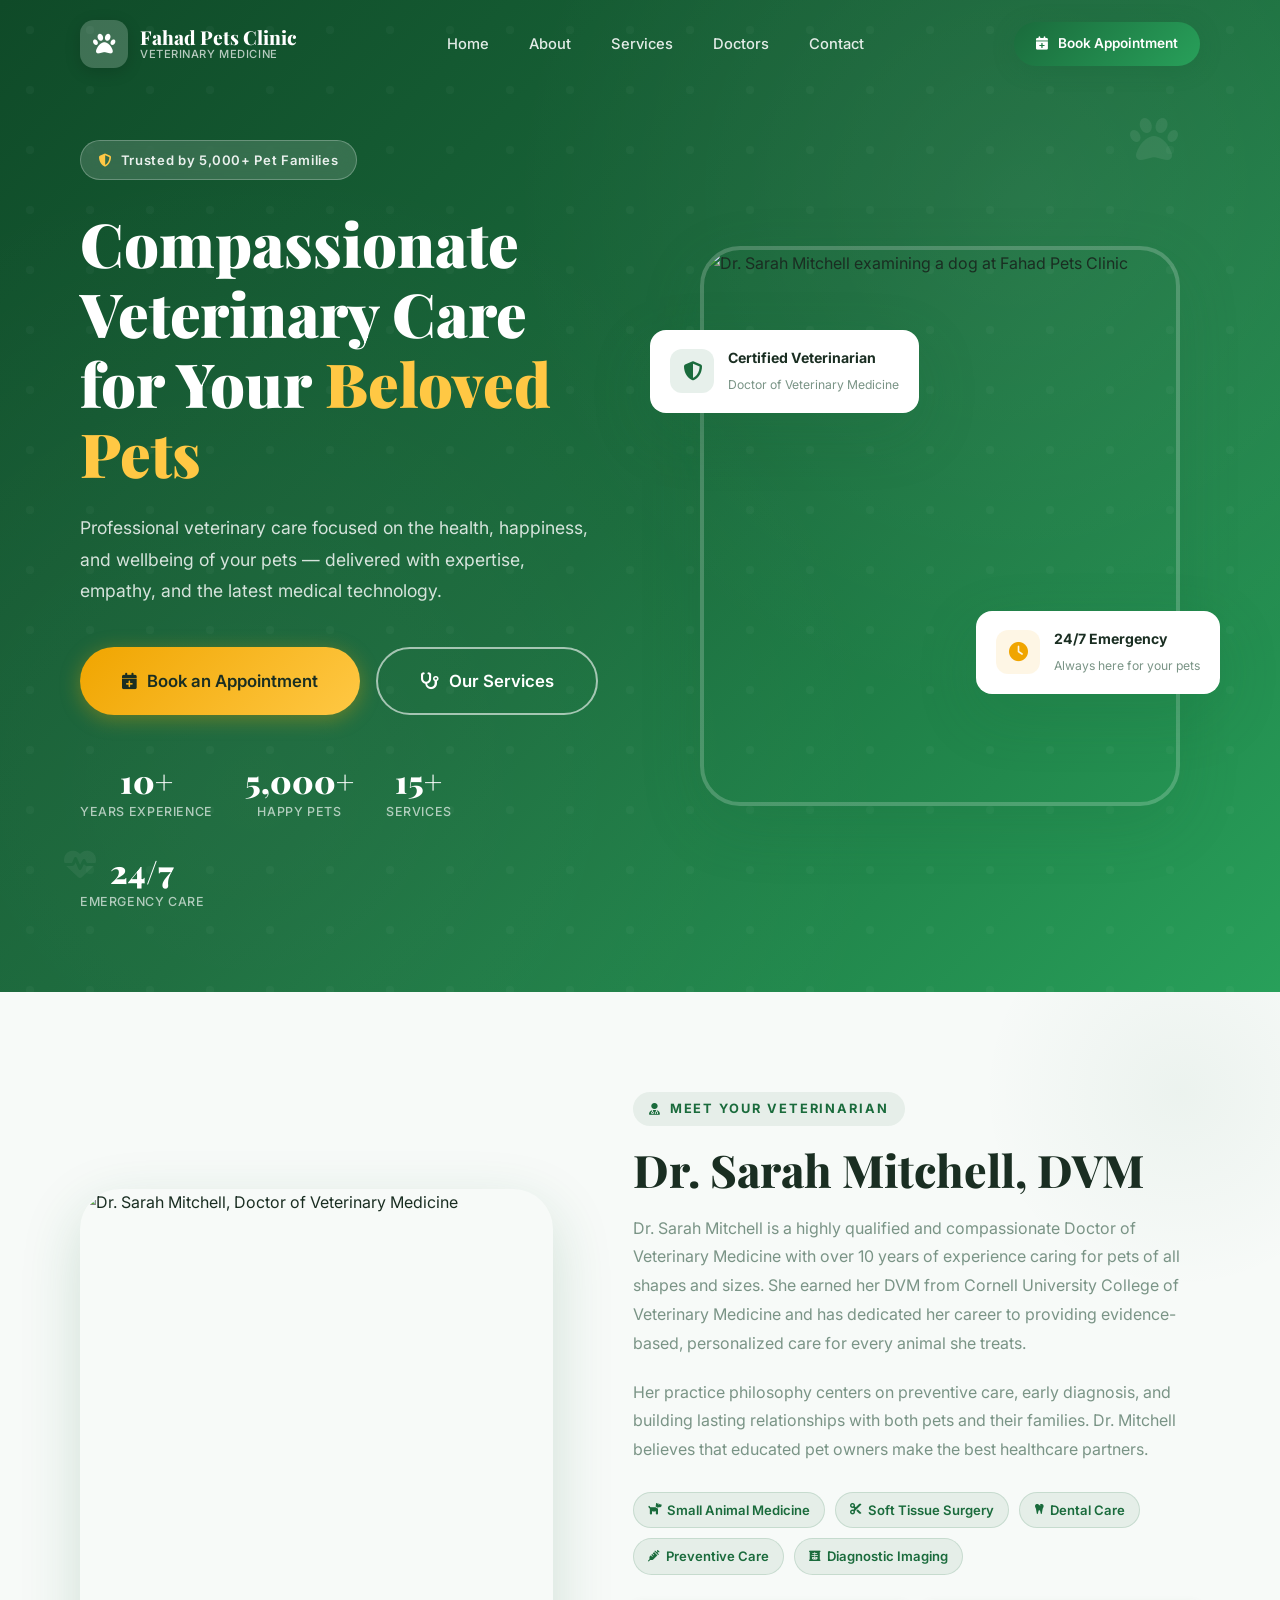
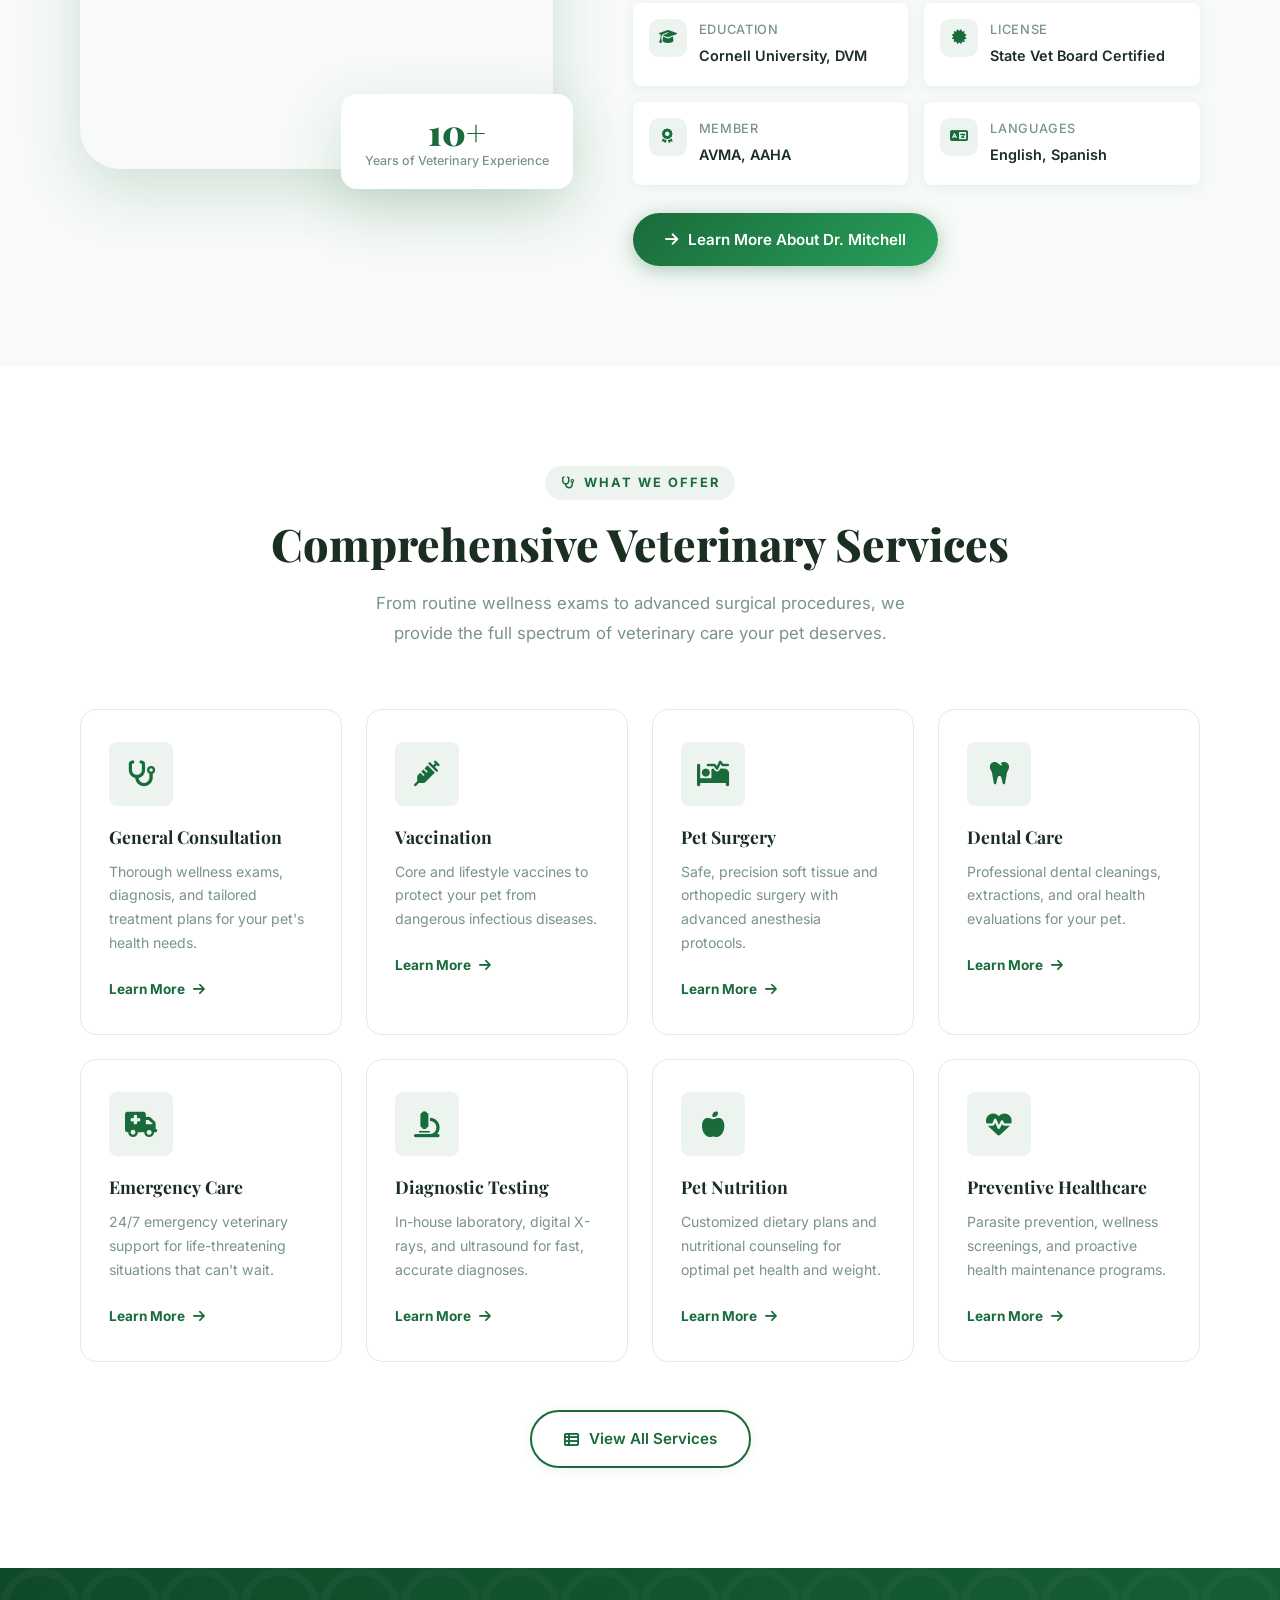
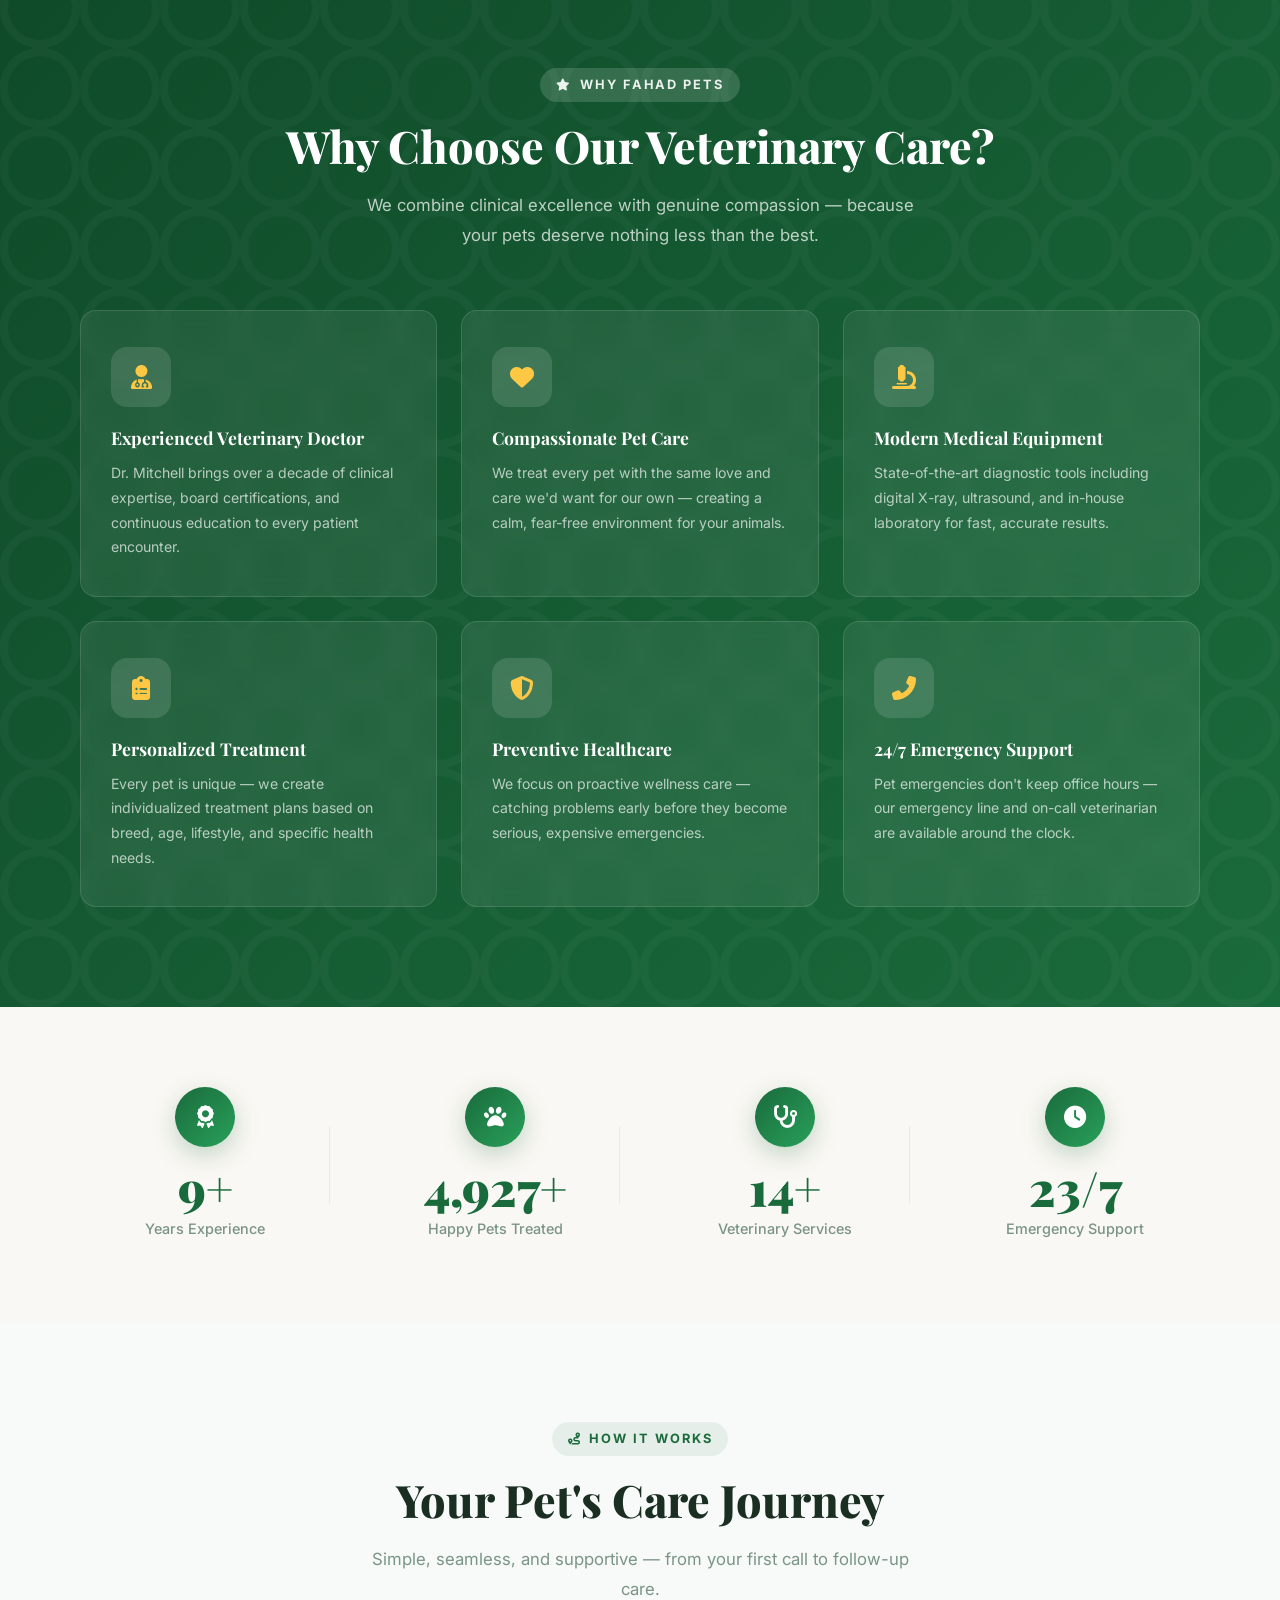
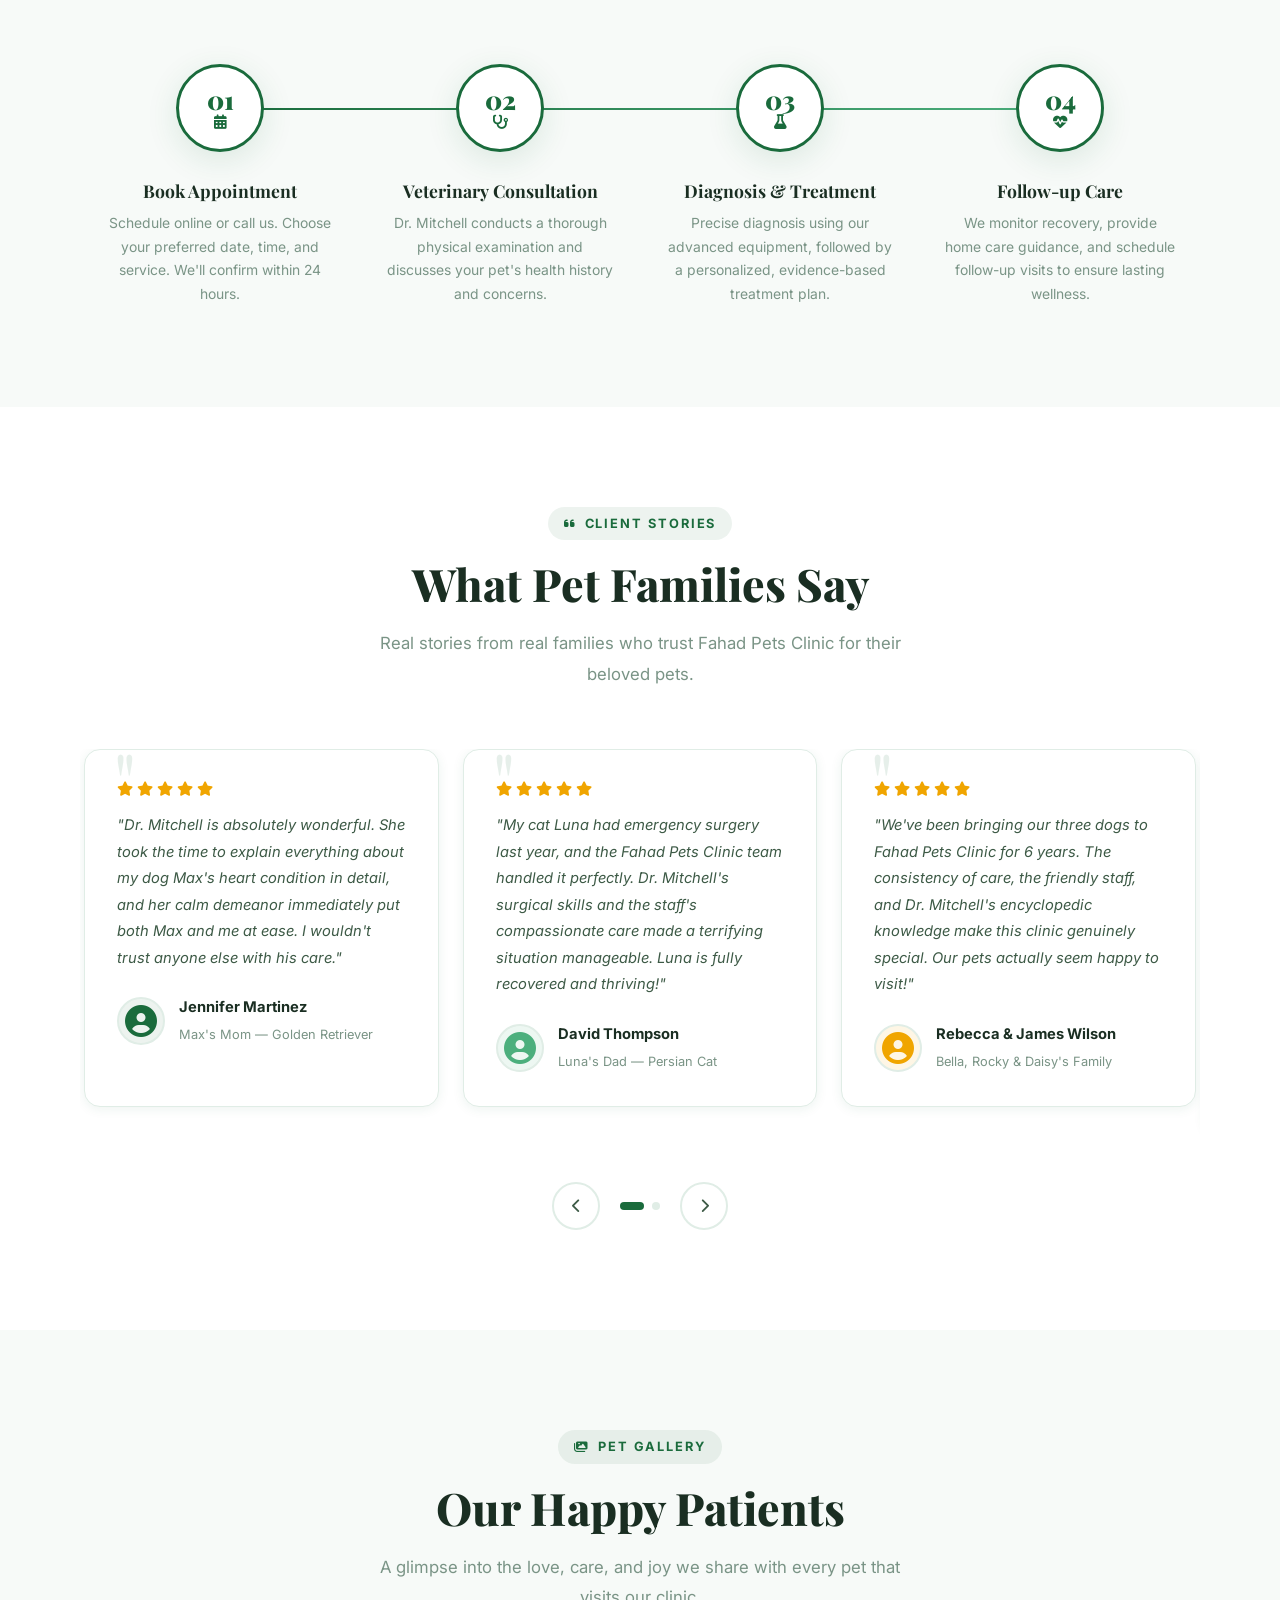
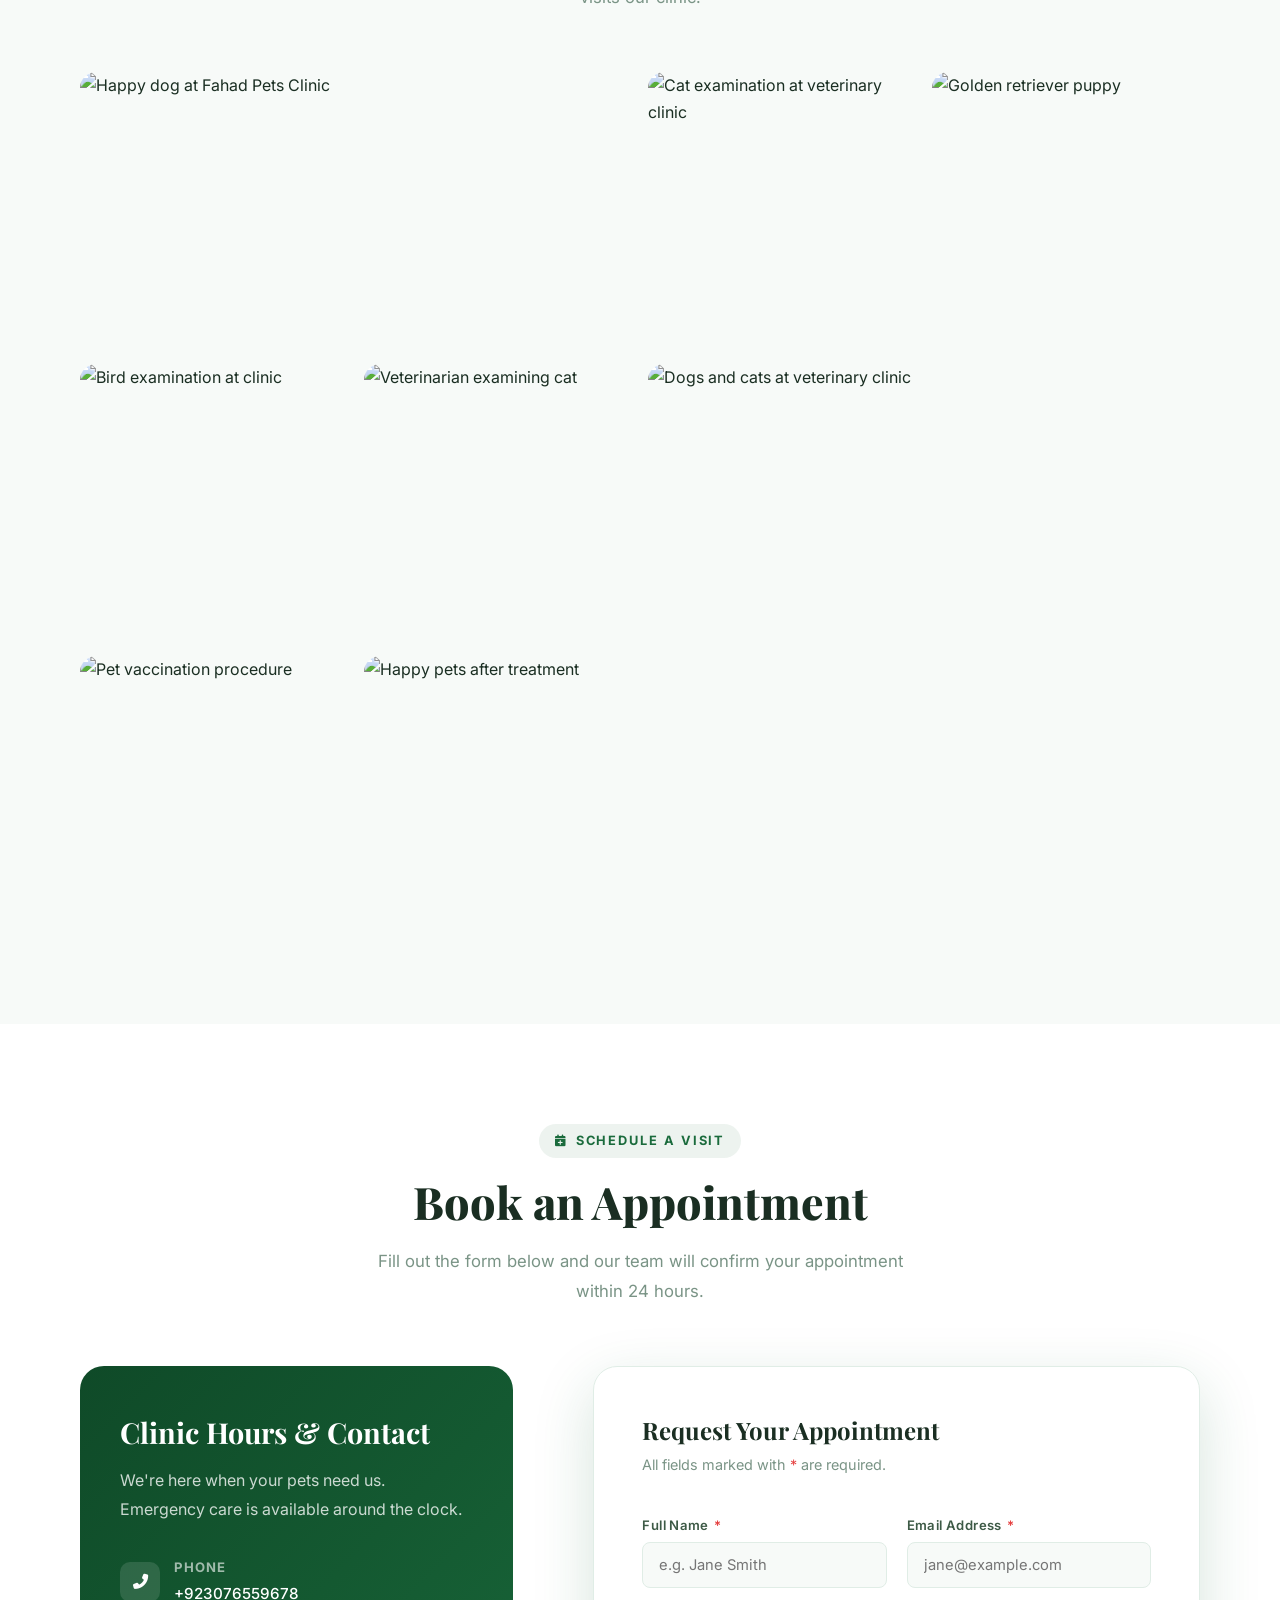
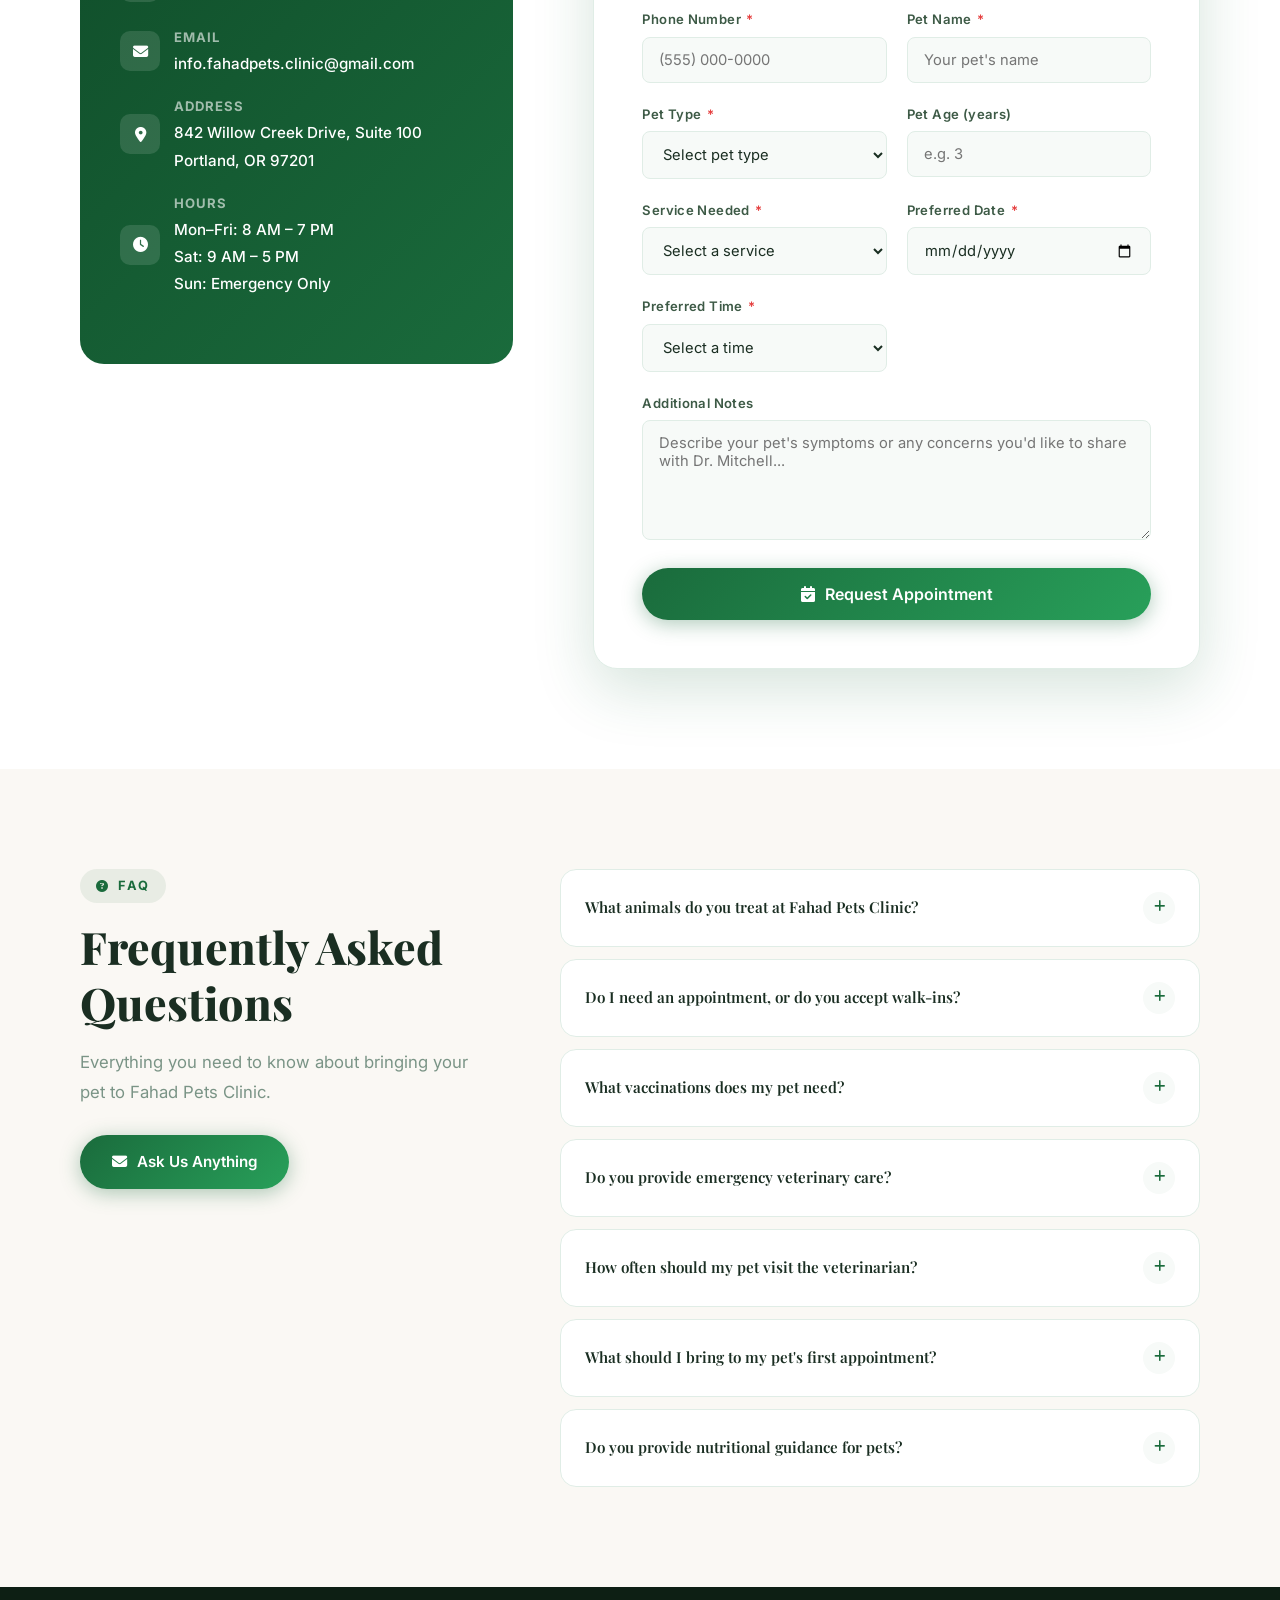
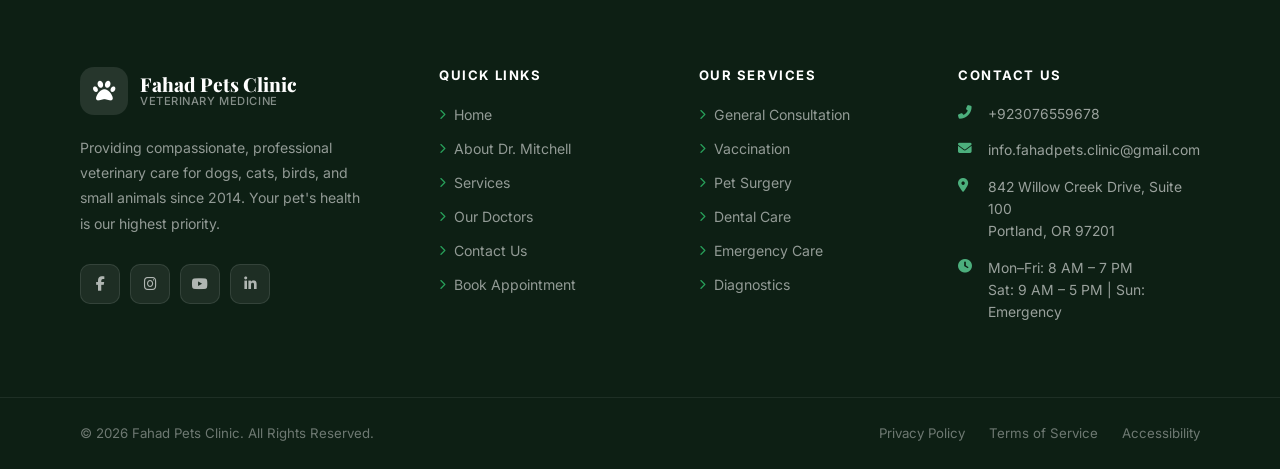
==== index.html @ c65499cd "Add services page detailing veterinary offerings at PawCare Clinic" ====
<!DOCTYPE html>
<html lang="en">
<head>
  <meta charset="UTF-8" />
  <meta name="viewport" content="width=device-width, initial-scale=1.0" />
  <meta name="description" content="Fahad Pets Clinic — Professional veterinary care by Dr. Sarah Mitchell, DVM. Compassionate treatment for dogs, cats, birds and small animals. Book an appointment today." />
  <meta name="keywords" content="veterinary doctor, DVM, veterinarian, pet care, animal hospital, dog vet, cat vet, vaccination, pet surgery, veterinary clinic" />
  <meta property="og:title" content="Dr. Sarah Mitchell DVM — Fahad Pets Clinic" />
  <meta property="og:description" content="Compassionate, professional veterinary care for your beloved pets." />
  <title>Dr. Sarah Mitchell, DVM — Fahad Pets Clinic | Professional Pet Care</title>

  <!-- Google Fonts -->
  <link rel="preconnect" href="https://fonts.googleapis.com" />
  <link rel="preconnect" href="https://fonts.gstatic.com" crossorigin />
  <link href="https://fonts.googleapis.com/css2?family=Playfair+Display:wght@700;800;900&family=Inter:wght@400;500;600;700&display=swap" rel="stylesheet" />

  <!-- Font Awesome -->
  <link rel="stylesheet" href="https://cdnjs.cloudflare.com/ajax/libs/font-awesome/6.5.0/css/all.min.css" />

  <!-- Main CSS -->
  <link rel="stylesheet" href="css/style.css" />
</head>
<body>

<!-- ===================== NAVBAR ===================== -->
<nav id="navbar" class="navbar" aria-label="Main navigation">
  <div class="container">
    <div class="navbar-inner">

      <!-- Logo -->
      <a href="index.html" class="navbar-logo" aria-label="Fahad Pets Clinic Home">
        <div class="logo-icon" aria-hidden="true"><i class="fas fa-paw"></i></div>
        <div class="logo-text">
          <span class="clinic-name">Fahad Pets Clinic</span>
          <span class="clinic-tagline">Veterinary Medicine</span>
        </div>
      </a>

      <!-- Desktop Navigation -->
      <ul class="navbar-menu" role="menubar">
        <li role="none"><a href="index.html" class="nav-link" role="menuitem">Home</a></li>
        <li role="none"><a href="about.html" class="nav-link" role="menuitem">About</a></li>
        <li role="none"><a href="services.html" class="nav-link" role="menuitem">Services</a></li>
        <li role="none"><a href="doctors.html" class="nav-link" role="menuitem">Doctors</a></li>
        <li role="none"><a href="contact.html" class="nav-link" role="menuitem">Contact</a></li>
      </ul>

      <!-- CTA Button -->
      <div class="navbar-cta">
        <a href="#appointment" class="btn btn-primary btn-sm">
          <i class="fas fa-calendar-plus" aria-hidden="true"></i> Book Appointment
        </a>
      </div>

      <!-- Hamburger -->
      <button id="hamburger" class="hamburger" aria-label="Open navigation menu" aria-expanded="false" aria-controls="mobileMenu">
        <span></span><span></span><span></span>
      </button>
    </div>
  </div>
</nav>

<!-- ===================== MOBILE MENU ===================== -->
<div id="mobileOverlay" class="mobile-menu-overlay" aria-hidden="true"></div>
<nav id="mobileMenu" class="mobile-menu" aria-label="Mobile navigation">
  <div class="mobile-menu-header">
    <div class="navbar-logo">
      <div class="logo-icon" style="background:rgba(26,107,60,0.1);box-shadow:none;" aria-hidden="true"><i class="fas fa-paw" style="color:var(--primary)"></i></div>
        <div class="logo-text">
        <span class="clinic-name" style="color:var(--primary-dark)">Fahad Pets Clinic</span>
        <span class="clinic-tagline">Veterinary Medicine</span>
      </div>
    </div>
    <button id="mobileMenuClose" class="mobile-menu-close" aria-label="Close navigation menu">
      <i class="fas fa-times" aria-hidden="true"></i>
    </button>
  </div>

  <ul class="mobile-nav-links" role="menu">
    <li role="none"><a href="index.html" class="mobile-nav-link" role="menuitem"><i class="fas fa-home" aria-hidden="true"></i> Home</a></li>
    <li role="none"><a href="about.html" class="mobile-nav-link" role="menuitem"><i class="fas fa-user-md" aria-hidden="true"></i> About</a></li>
    <li role="none"><a href="services.html" class="mobile-nav-link" role="menuitem"><i class="fas fa-stethoscope" aria-hidden="true"></i> Services</a></li>
    <li role="none"><a href="doctors.html" class="mobile-nav-link" role="menuitem"><i class="fas fa-users" aria-hidden="true"></i> Doctors</a></li>
    <li role="none"><a href="contact.html" class="mobile-nav-link" role="menuitem"><i class="fas fa-envelope" aria-hidden="true"></i> Contact</a></li>
  </ul>

  <a href="#appointment" class="mobile-cta">
    <i class="fas fa-calendar-plus" aria-hidden="true"></i> Book an Appointment
  </a>
</nav>

<main>

<!-- ===================== HERO SECTION ===================== -->
<section id="home" class="hero" aria-label="Hero">
  <div class="hero-bg-pattern" aria-hidden="true"></div>
  <div class="hero-decor paw-1" aria-hidden="true"><i class="fas fa-paw"></i></div>
  <div class="hero-decor paw-2" aria-hidden="true"><i class="fas fa-heartbeat"></i></div>

  <div class="container">
    <div class="hero-inner">
      <!-- Content -->
      <div class="hero-content">
        <div class="hero-badge">
          <i class="fas fa-shield-alt" aria-hidden="true"></i>
          Trusted by 5,000+ Pet Families
        </div>

        <h1 class="hero-title">
          Compassionate Veterinary Care for Your <span class="highlight">Beloved Pets</span>
        </h1>

        <p class="hero-subtitle">
          Professional veterinary care focused on the health, happiness, and wellbeing of your pets — delivered with expertise, empathy, and the latest medical technology.
        </p>

        <div class="hero-actions">
          <a href="#appointment" class="btn btn-accent btn-lg">
            <i class="fas fa-calendar-plus" aria-hidden="true"></i> Book an Appointment
          </a>
          <a href="services.html" class="btn btn-outline-white btn-lg">
            <i class="fas fa-stethoscope" aria-hidden="true"></i> Our Services
          </a>
        </div>

        <div class="hero-stats" aria-label="Clinic statistics">
          <div class="hero-stat">
            <div class="stat-number" data-count="10" data-suffix="+">0+</div>
            <div class="stat-label">Years Experience</div>
          </div>
          <div class="hero-stat">
            <div class="stat-number" data-count="5000" data-suffix="+">0+</div>
            <div class="stat-label">Happy Pets</div>
          </div>
          <div class="hero-stat">
            <div class="stat-number" data-count="15" data-suffix="+">0+</div>
            <div class="stat-label">Services</div>
          </div>
          <div class="hero-stat">
            <div class="stat-number">24/7</div>
            <div class="stat-label">Emergency Care</div>
          </div>
        </div>
      </div>

      <!-- Image -->
      <div class="hero-image-area">
        <div class="hero-img-wrapper">
          <img
            src="https://images.unsplash.com/photo-1582719478250-c89cae4dc85b?w=900&q=80"
            alt="Dr. Sarah Mitchell examining a dog at Fahad Pets Clinic"
            class="main-img"
            loading="eager"
          />

          <!-- Floating Cards -->
          <div class="hero-float-card card-1" aria-hidden="true">
            <div class="float-icon green"><i class="fas fa-shield-alt"></i></div>
            <div class="float-card-text">
              <strong>Certified Veterinarian</strong>
              <span>Doctor of Veterinary Medicine</span>
            </div>
          </div>

          <div class="hero-float-card card-2" aria-hidden="true">
            <div class="float-icon orange"><i class="fas fa-clock"></i></div>
            <div class="float-card-text">
              <strong>24/7 Emergency</strong>
              <span>Always here for your pets</span>
            </div>
          </div>
        </div>
      </div>
    </div>
  </div>
</section>

<!-- ===================== DOCTOR INTRO ===================== -->
<section id="about-preview" class="doctor-intro" aria-labelledby="doctorIntroTitle">
  <div class="container">
    <div class="doctor-intro-inner">

      <!-- Image -->
      <div class="doctor-img-wrapper reveal-left">
        <div class="doctor-img-frame">
          <img
            src="https://images.unsplash.com/photo-1559839734-2b71ea197ec2?w=700&q=80"
            alt="Dr. Sarah Mitchell, Doctor of Veterinary Medicine"
            loading="lazy"
          />
        </div>
        <div class="doctor-badge-card" aria-label="10 years of veterinary experience">
          <div class="badge-number">10+</div>
          <div class="badge-text">Years of Veterinary Experience</div>
        </div>
      </div>

      <!-- Content -->
      <div class="reveal-right">
        <div class="section-label"><i class="fas fa-user-md" aria-hidden="true"></i> Meet Your Veterinarian</div>
        <h2 id="doctorIntroTitle" class="section-title">Dr. Sarah Mitchell, DVM</h2>
        <p style="color:var(--text-light);margin-bottom:20px;line-height:1.8;">
          Dr. Sarah Mitchell is a highly qualified and compassionate Doctor of Veterinary Medicine with over 10 years of experience caring for pets of all shapes and sizes. She earned her DVM from Cornell University College of Veterinary Medicine and has dedicated her career to providing evidence-based, personalized care for every animal she treats.
        </p>
        <p style="color:var(--text-light);margin-bottom:28px;line-height:1.8;">
          Her practice philosophy centers on preventive care, early diagnosis, and building lasting relationships with both pets and their families. Dr. Mitchell believes that educated pet owners make the best healthcare partners.
        </p>

        <div class="doctor-specialties" aria-label="Veterinary specialties">
          <span class="specialty-tag"><i class="fas fa-dog" aria-hidden="true"></i> Small Animal Medicine</span>
          <span class="specialty-tag"><i class="fas fa-cut" aria-hidden="true"></i> Soft Tissue Surgery</span>
          <span class="specialty-tag"><i class="fas fa-tooth" aria-hidden="true"></i> Dental Care</span>
          <span class="specialty-tag"><i class="fas fa-syringe" aria-hidden="true"></i> Preventive Care</span>
          <span class="specialty-tag"><i class="fas fa-x-ray" aria-hidden="true"></i> Diagnostic Imaging</span>
        </div>

        <div class="doctor-info-grid" aria-label="Doctor credentials">
          <div class="doctor-info-item">
            <div class="info-icon"><i class="fas fa-graduation-cap" aria-hidden="true"></i></div>
            <div class="info-content">
              <strong>Education</strong>
              <span>Cornell University, DVM</span>
            </div>
          </div>
          <div class="doctor-info-item">
            <div class="info-icon"><i class="fas fa-certificate" aria-hidden="true"></i></div>
            <div class="info-content">
              <strong>License</strong>
              <span>State Vet Board Certified</span>
            </div>
          </div>
          <div class="doctor-info-item">
            <div class="info-icon"><i class="fas fa-award" aria-hidden="true"></i></div>
            <div class="info-content">
              <strong>Member</strong>
              <span>AVMA, AAHA</span>
            </div>
          </div>
          <div class="doctor-info-item">
            <div class="info-icon"><i class="fas fa-language" aria-hidden="true"></i></div>
            <div class="info-content">
              <strong>Languages</strong>
              <span>English, Spanish</span>
            </div>
          </div>
        </div>

        <a href="about.html" class="btn btn-primary">
          <i class="fas fa-arrow-right" aria-hidden="true"></i> Learn More About Dr. Mitchell
        </a>
      </div>
    </div>
  </div>
</section>

<!-- ===================== SERVICES SECTION ===================== -->
<section id="services-preview" class="services-home" aria-labelledby="serviceTitle">
  <div class="container">
    <div class="section-header center">
      <div class="section-label"><i class="fas fa-stethoscope" aria-hidden="true"></i> What We Offer</div>
      <h2 id="serviceTitle" class="section-title reveal">Comprehensive Veterinary Services</h2>
      <p class="section-subtitle reveal delay-1">From routine wellness exams to advanced surgical procedures, we provide the full spectrum of veterinary care your pet deserves.</p>
    </div>

    <div class="services-grid">
      <!-- Service Cards -->
      <article class="service-card reveal delay-1">
        <div class="service-icon-wrapper" aria-hidden="true"><i class="fas fa-stethoscope"></i></div>
        <h3>General Consultation</h3>
        <p>Thorough wellness exams, diagnosis, and tailored treatment plans for your pet's health needs.</p>
        <a href="services.html#consultation" class="service-link" aria-label="Learn more about General Consultation">Learn More <i class="fas fa-arrow-right" aria-hidden="true"></i></a>
      </article>

      <article class="service-card reveal delay-2">
        <div class="service-icon-wrapper" aria-hidden="true"><i class="fas fa-syringe"></i></div>
        <h3>Vaccination</h3>
        <p>Core and lifestyle vaccines to protect your pet from dangerous infectious diseases.</p>
        <a href="services.html#vaccination" class="service-link" aria-label="Learn more about Vaccination">Learn More <i class="fas fa-arrow-right" aria-hidden="true"></i></a>
      </article>

      <article class="service-card reveal delay-3">
        <div class="service-icon-wrapper" aria-hidden="true"><i class="fas fa-procedures"></i></div>
        <h3>Pet Surgery</h3>
        <p>Safe, precision soft tissue and orthopedic surgery with advanced anesthesia protocols.</p>
        <a href="services.html#surgery" class="service-link" aria-label="Learn more about Pet Surgery">Learn More <i class="fas fa-arrow-right" aria-hidden="true"></i></a>
      </article>

      <article class="service-card reveal delay-4">
        <div class="service-icon-wrapper" aria-hidden="true"><i class="fas fa-tooth"></i></div>
        <h3>Dental Care</h3>
        <p>Professional dental cleanings, extractions, and oral health evaluations for your pet.</p>
        <a href="services.html#dental" class="service-link" aria-label="Learn more about Dental Care">Learn More <i class="fas fa-arrow-right" aria-hidden="true"></i></a>
      </article>

      <article class="service-card reveal delay-1">
        <div class="service-icon-wrapper" aria-hidden="true"><i class="fas fa-ambulance"></i></div>
        <h3>Emergency Care</h3>
        <p>24/7 emergency veterinary support for life-threatening situations that can't wait.</p>
        <a href="services.html#emergency" class="service-link" aria-label="Learn more about Emergency Care">Learn More <i class="fas fa-arrow-right" aria-hidden="true"></i></a>
      </article>

      <article class="service-card reveal delay-2">
        <div class="service-icon-wrapper" aria-hidden="true"><i class="fas fa-microscope"></i></div>
        <h3>Diagnostic Testing</h3>
        <p>In-house laboratory, digital X-rays, and ultrasound for fast, accurate diagnoses.</p>
        <a href="services.html#diagnostics" class="service-link" aria-label="Learn more about Diagnostic Testing">Learn More <i class="fas fa-arrow-right" aria-hidden="true"></i></a>
      </article>

      <article class="service-card reveal delay-3">
        <div class="service-icon-wrapper" aria-hidden="true"><i class="fas fa-apple-alt"></i></div>
        <h3>Pet Nutrition</h3>
        <p>Customized dietary plans and nutritional counseling for optimal pet health and weight.</p>
        <a href="services.html#nutrition" class="service-link" aria-label="Learn more about Pet Nutrition">Learn More <i class="fas fa-arrow-right" aria-hidden="true"></i></a>
      </article>

      <article class="service-card reveal delay-4">
        <div class="service-icon-wrapper" aria-hidden="true"><i class="fas fa-heartbeat"></i></div>
        <h3>Preventive Healthcare</h3>
        <p>Parasite prevention, wellness screenings, and proactive health maintenance programs.</p>
        <a href="services.html#preventive" class="service-link" aria-label="Learn more about Preventive Healthcare">Learn More <i class="fas fa-arrow-right" aria-hidden="true"></i></a>
      </article>
    </div>

    <div style="text-align:center;margin-top:48px;" class="reveal">
      <a href="services.html" class="btn btn-secondary">
        <i class="fas fa-th-list" aria-hidden="true"></i> View All Services
      </a>
    </div>
  </div>
</section>

<!-- ===================== WHY CHOOSE US ===================== -->
<section id="why-us" class="why-us" aria-labelledby="whyUsTitle">
  <div class="container">
    <div class="section-header center">
      <div class="section-label"><i class="fas fa-star" aria-hidden="true"></i> Why Fahad Pets</div>
      <h2 id="whyUsTitle" class="section-title reveal">Why Choose Our Veterinary Care?</h2>
      <p class="section-subtitle reveal delay-1">We combine clinical excellence with genuine compassion — because your pets deserve nothing less than the best.</p>
    </div>

    <div class="why-us-grid">
      <div class="why-card reveal delay-1">
        <div class="why-icon" aria-hidden="true"><i class="fas fa-user-md"></i></div>
        <h3>Experienced Veterinary Doctor</h3>
        <p>Dr. Mitchell brings over a decade of clinical expertise, board certifications, and continuous education to every patient encounter.</p>
      </div>
      <div class="why-card reveal delay-2">
        <div class="why-icon" aria-hidden="true"><i class="fas fa-heart"></i></div>
        <h3>Compassionate Pet Care</h3>
        <p>We treat every pet with the same love and care we'd want for our own — creating a calm, fear-free environment for your animals.</p>
      </div>
      <div class="why-card reveal delay-3">
        <div class="why-icon" aria-hidden="true"><i class="fas fa-microscope"></i></div>
        <h3>Modern Medical Equipment</h3>
        <p>State-of-the-art diagnostic tools including digital X-ray, ultrasound, and in-house laboratory for fast, accurate results.</p>
      </div>
      <div class="why-card reveal delay-1">
        <div class="why-icon" aria-hidden="true"><i class="fas fa-clipboard-list"></i></div>
        <h3>Personalized Treatment</h3>
        <p>Every pet is unique — we create individualized treatment plans based on breed, age, lifestyle, and specific health needs.</p>
      </div>
      <div class="why-card reveal delay-2">
        <div class="why-icon" aria-hidden="true"><i class="fas fa-shield-alt"></i></div>
        <h3>Preventive Healthcare</h3>
        <p>We focus on proactive wellness care — catching problems early before they become serious, expensive emergencies.</p>
      </div>
      <div class="why-card reveal delay-3">
        <div class="why-icon" aria-hidden="true"><i class="fas fa-phone-alt"></i></div>
        <h3>24/7 Emergency Support</h3>
        <p>Pet emergencies don't keep office hours — our emergency line and on-call veterinarian are available around the clock.</p>
      </div>
    </div>
  </div>
</section>

<!-- ===================== STATISTICS ===================== -->
<section id="stats" class="stats-section" aria-labelledby="statsTitle">
  <div class="container">
    <div class="stats-grid" role="list" aria-label="Clinic achievements">
      <div class="stat-item reveal delay-1" role="listitem">
        <div class="stat-icon" aria-hidden="true"><i class="fas fa-award"></i></div>
        <div class="stat-count" data-count="10" data-suffix="+">0+</div>
        <div class="stat-title">Years Experience</div>
      </div>
      <div class="stat-item reveal delay-2" role="listitem">
        <div class="stat-icon" aria-hidden="true"><i class="fas fa-paw"></i></div>
        <div class="stat-count" data-count="5000" data-suffix="+">0+</div>
        <div class="stat-title">Happy Pets Treated</div>
      </div>
      <div class="stat-item reveal delay-3" role="listitem">
        <div class="stat-icon" aria-hidden="true"><i class="fas fa-stethoscope"></i></div>
        <div class="stat-count" data-count="15" data-suffix="+">0+</div>
        <div class="stat-title">Veterinary Services</div>
      </div>
      <div class="stat-item reveal delay-4" role="listitem">
        <div class="stat-icon" aria-hidden="true"><i class="fas fa-clock"></i></div>
        <div class="stat-count" data-count="24" data-suffix="/7">0/7</div>
        <div class="stat-title">Emergency Support</div>
      </div>
    </div>
  </div>
</section>

<!-- ===================== PET CARE PROCESS ===================== -->
<section id="process" class="process-section" aria-labelledby="processTitle">
  <div class="container">
    <div class="section-header center">
      <div class="section-label"><i class="fas fa-route" aria-hidden="true"></i> How It Works</div>
      <h2 id="processTitle" class="section-title reveal">Your Pet's Care Journey</h2>
      <p class="section-subtitle reveal delay-1">Simple, seamless, and supportive — from your first call to follow-up care.</p>
    </div>

    <div class="process-steps" role="list">
      <div class="step-card reveal delay-1" role="listitem">
        <div class="step-number" aria-hidden="true">
          <span class="num">01</span>
          <i class="step-icon fas fa-calendar-alt"></i>
        </div>
        <div class="step-content">
          <h3>Book Appointment</h3>
          <p>Schedule online or call us. Choose your preferred date, time, and service. We'll confirm within 24 hours.</p>
        </div>
      </div>

      <div class="step-card reveal delay-2" role="listitem">
        <div class="step-number" aria-hidden="true">
          <span class="num">02</span>
          <i class="step-icon fas fa-stethoscope"></i>
        </div>
        <div class="step-content">
          <h3>Veterinary Consultation</h3>
          <p>Dr. Mitchell conducts a thorough physical examination and discusses your pet's health history and concerns.</p>
        </div>
      </div>

      <div class="step-card reveal delay-3" role="listitem">
        <div class="step-number" aria-hidden="true">
          <span class="num">03</span>
          <i class="step-icon fas fa-flask"></i>
        </div>
        <div class="step-content">
          <h3>Diagnosis & Treatment</h3>
          <p>Precise diagnosis using our advanced equipment, followed by a personalized, evidence-based treatment plan.</p>
        </div>
      </div>

      <div class="step-card reveal delay-4" role="listitem">
        <div class="step-number" aria-hidden="true">
          <span class="num">04</span>
          <i class="step-icon fas fa-heartbeat"></i>
        </div>
        <div class="step-content">
          <h3>Follow-up Care</h3>
          <p>We monitor recovery, provide home care guidance, and schedule follow-up visits to ensure lasting wellness.</p>
        </div>
      </div>
    </div>
  </div>
</section>

<!-- ===================== TESTIMONIALS ===================== -->
<section id="testimonials" class="testimonials-section" aria-labelledby="testimonialsTitle">
  <div class="container">
    <div class="section-header center">
      <div class="section-label"><i class="fas fa-quote-left" aria-hidden="true"></i> Client Stories</div>
      <h2 id="testimonialsTitle" class="section-title reveal">What Pet Families Say</h2>
      <p class="section-subtitle reveal delay-1">Real stories from real families who trust Fahad Pets Clinic for their beloved pets.</p>
    </div>

    <div class="testimonials-slider-wrapper reveal">
      <div class="testimonials-track" id="testimonialsTrack" role="region" aria-label="Testimonials carousel" aria-live="polite">

        <!-- Slide 1: Reviews 1-3 -->
        <div class="testimonial-slide">
          <div class="testimonials-grid">
            <article class="testimonial-card">
              <div class="testimonial-stars" aria-label="5 stars">
                <i class="fas fa-star" aria-hidden="true"></i><i class="fas fa-star" aria-hidden="true"></i>
                <i class="fas fa-star" aria-hidden="true"></i><i class="fas fa-star" aria-hidden="true"></i>
                <i class="fas fa-star" aria-hidden="true"></i>
              </div>
              <p class="testimonial-text">"Dr. Mitchell is absolutely wonderful. She took the time to explain everything about my dog Max's heart condition in detail, and her calm demeanor immediately put both Max and me at ease. I wouldn't trust anyone else with his care."</p>
              <div class="testimonial-author">
                <div class="author-avatar" aria-hidden="true" style="background:rgba(26,107,60,0.08);"><i class="fas fa-user-circle" style="font-size:2rem;color:var(--primary)"></i></div>
                <div class="author-info">
                  <strong>Jennifer Martinez</strong>
                  <span>Max's Mom — Golden Retriever</span>
                </div>
              </div>
            </article>

            <article class="testimonial-card">
              <div class="testimonial-stars" aria-label="5 stars">
                <i class="fas fa-star" aria-hidden="true"></i><i class="fas fa-star" aria-hidden="true"></i>
                <i class="fas fa-star" aria-hidden="true"></i><i class="fas fa-star" aria-hidden="true"></i>
                <i class="fas fa-star" aria-hidden="true"></i>
              </div>
              <p class="testimonial-text">"My cat Luna had emergency surgery last year, and the Fahad Pets Clinic team handled it perfectly. Dr. Mitchell's surgical skills and the staff's compassionate care made a terrifying situation manageable. Luna is fully recovered and thriving!"</p>
              <div class="testimonial-author">
                <div class="author-avatar" aria-hidden="true" style="background:rgba(76,175,125,0.1);"><i class="fas fa-user-circle" style="font-size:2rem;color:var(--secondary)"></i></div>
                <div class="author-info">
                  <strong>David Thompson</strong>
                  <span>Luna's Dad — Persian Cat</span>
                </div>
              </div>
            </article>

            <article class="testimonial-card">
              <div class="testimonial-stars" aria-label="5 stars">
                <i class="fas fa-star" aria-hidden="true"></i><i class="fas fa-star" aria-hidden="true"></i>
                <i class="fas fa-star" aria-hidden="true"></i><i class="fas fa-star" aria-hidden="true"></i>
                <i class="fas fa-star" aria-hidden="true"></i>
              </div>
              <p class="testimonial-text">"We've been bringing our three dogs to Fahad Pets Clinic for 6 years. The consistency of care, the friendly staff, and Dr. Mitchell's encyclopedic knowledge make this clinic genuinely special. Our pets actually seem happy to visit!"</p>
              <div class="testimonial-author">
                <div class="author-avatar" aria-hidden="true" style="background:rgba(240,165,0,0.1);"><i class="fas fa-user-circle" style="font-size:2rem;color:var(--accent)"></i></div>
                <div class="author-info">
                  <strong>Rebecca & James Wilson</strong>
                  <span>Bella, Rocky & Daisy's Family</span>
                </div>
              </div>
            </article>
          </div>
        </div>

        <!-- Slide 2: Reviews 4-6 -->
        <div class="testimonial-slide">
          <div class="testimonials-grid">
            <article class="testimonial-card">
              <div class="testimonial-stars" aria-label="5 stars">
                <i class="fas fa-star" aria-hidden="true"></i><i class="fas fa-star" aria-hidden="true"></i>
                <i class="fas fa-star" aria-hidden="true"></i><i class="fas fa-star" aria-hidden="true"></i>
                <i class="fas fa-star" aria-hidden="true"></i>
              </div>
              <p class="testimonial-text">"I called Fahad Pets Clinic at 2 AM when my rabbit Pepper stopped eating. Dr. Mitchell answered personally and guided me through an emergency assessment over the phone. The next morning, she saw Pepper first thing. That kind of care is priceless."</p>
              <div class="testimonial-author">
                <div class="author-avatar" aria-hidden="true" style="background:rgba(26,107,60,0.08);"><i class="fas fa-user-circle" style="font-size:2rem;color:var(--primary)"></i></div>
                <div class="author-info">
                  <strong>Amara Johnson</strong>
                  <span>Pepper's Owner — Holland Lop Rabbit</span>
                </div>
              </div>
            </article>

            <article class="testimonial-card">
              <div class="testimonial-stars" aria-label="5 stars">
                <i class="fas fa-star" aria-hidden="true"></i><i class="fas fa-star" aria-hidden="true"></i>
                <i class="fas fa-star" aria-hidden="true"></i><i class="fas fa-star" aria-hidden="true"></i>
                <i class="fas fa-star" aria-hidden="true"></i>
              </div>
              <p class="testimonial-text">"The dental cleaning service was excellent. My Labrador Charlie had severe tartar buildup and bad breath. After his dental procedure at Fahad Pets Clinic, his mouth is perfectly healthy and the team's aftercare instructions were incredibly thorough."</p>
              <div class="testimonial-author">
                <div class="author-avatar" aria-hidden="true" style="background:rgba(76,175,125,0.1);"><i class="fas fa-user-circle" style="font-size:2rem;color:var(--secondary)"></i></div>
                <div class="author-info">
                  <strong>Marcus Lee</strong>
                  <span>Charlie's Owner — Labrador Retriever</span>
                </div>
              </div>
            </article>

            <article class="testimonial-card">
              <div class="testimonial-stars" aria-label="5 stars">
                <i class="fas fa-star" aria-hidden="true"></i><i class="fas fa-star" aria-hidden="true"></i>
                <i class="fas fa-star" aria-hidden="true"></i><i class="fas fa-star" aria-hidden="true"></i>
                <i class="fas fa-star" aria-hidden="true"></i>
              </div>
              <p class="testimonial-text">"As a first-time bird owner, I was nervous about Kiwi's first checkup. Dr. Mitchell's knowledge of avian medicine was impressive and reassuring. She gave me a complete care guide and a vaccination schedule. I felt completely supported."</p>
              <div class="testimonial-author">
                <div class="author-avatar" aria-hidden="true" style="background:rgba(240,165,0,0.1);"><i class="fas fa-user-circle" style="font-size:2rem;color:var(--accent)"></i></div>
                <div class="author-info">
                  <strong>Sophie Anderson</strong>
                  <span>Kiwi's Owner — African Grey Parrot</span>
                </div>
              </div>
            </article>
          </div>
        </div>

      </div><!-- /testimonials-track -->
    </div>

    <!-- Controls -->
    <div class="testimonial-controls" aria-label="Testimonial navigation">
      <button id="testimonialPrev" class="testimonial-btn" aria-label="Previous testimonials">
        <i class="fas fa-chevron-left" aria-hidden="true"></i>
      </button>
      <div class="testimonial-dots" role="tablist" aria-label="Testimonial slides">
        <button class="testimonial-dot active" role="tab" aria-label="Slide 1" aria-selected="true"></button>
        <button class="testimonial-dot" role="tab" aria-label="Slide 2" aria-selected="false"></button>
      </div>
      <button id="testimonialNext" class="testimonial-btn" aria-label="Next testimonials">
        <i class="fas fa-chevron-right" aria-hidden="true"></i>
      </button>
    </div>
  </div>
</section>

<!-- ===================== PET GALLERY ===================== -->
<section id="gallery" class="gallery-section" aria-labelledby="galleryTitle">
  <div class="container">
    <div class="section-header center">
      <div class="section-label"><i class="fas fa-images" aria-hidden="true"></i> Pet Gallery</div>
      <h2 id="galleryTitle" class="section-title reveal">Our Happy Patients</h2>
      <p class="section-subtitle reveal delay-1">A glimpse into the love, care, and joy we share with every pet that visits our clinic.</p>
    </div>

    <div class="gallery-grid reveal">
      <div class="gallery-item wide">
        <img src="https://images.unsplash.com/photo-1587300003388-59208cc962cb?w=800&q=80" alt="Happy dog at Fahad Pets Clinic" loading="lazy" />
        <div class="gallery-overlay"><span class="gallery-caption">Happy Dog Patient</span></div>
        <div class="gallery-zoom" aria-hidden="true"><i class="fas fa-expand"></i></div>
      </div>
      <div class="gallery-item">
        <img src="https://images.unsplash.com/photo-1511044568932-338cba0ad803?auto=format&fit=crop&w=800&q=80" alt="Cat examination at veterinary clinic" loading="lazy" />
        <div class="gallery-overlay"><span class="gallery-caption">Cat Wellness Exam</span></div>
        <div class="gallery-zoom" aria-hidden="true"><i class="fas fa-expand"></i></div>
      </div>
      <div class="gallery-item">
        <img src="https://images.unsplash.com/photo-1552053831-71594a27632d?auto=format&fit=crop&w=800&q=80" alt="Golden retriever puppy" loading="lazy" />
        <div class="gallery-overlay"><span class="gallery-caption">Puppy Health Check</span></div>
        <div class="gallery-zoom" aria-hidden="true"><i class="fas fa-expand"></i></div>
      </div>
      <div class="gallery-item">
        <img src="https://images.unsplash.com/photo-1537151625747-768eb6cf92b2?auto=format&fit=crop&w=800&q=80" alt="Bird examination at clinic" loading="lazy" />
        <div class="gallery-overlay"><span class="gallery-caption">Avian Care</span></div>
        <div class="gallery-zoom" aria-hidden="true"><i class="fas fa-expand"></i></div>
      </div>
      <div class="gallery-item">
        <img src="https://images.unsplash.com/photo-1548199973-03cce0bbc87b?auto=format&fit=crop&w=800&q=80" alt="Veterinarian examining cat" loading="lazy" />
        <div class="gallery-overlay"><span class="gallery-caption">Veterinary Examination</span></div>
        <div class="gallery-zoom" aria-hidden="true"><i class="fas fa-expand"></i></div>
      </div>
      <div class="gallery-item wide">
        <img src="https://images.unsplash.com/photo-1601758228041-f3b2795255f1?w=800&q=80" alt="Dogs and cats at veterinary clinic" loading="lazy" />
        <div class="gallery-overlay"><span class="gallery-caption">Our Pet Family</span></div>
        <div class="gallery-zoom" aria-hidden="true"><i class="fas fa-expand"></i></div>
      </div>
      <div class="gallery-item">
        <img src="https://images.unsplash.com/photo-1576201836106-db1758fd1c97?w=500&q=80" alt="Pet vaccination procedure" loading="lazy" />
        <div class="gallery-overlay"><span class="gallery-caption">Vaccination Day</span></div>
        <div class="gallery-zoom" aria-hidden="true"><i class="fas fa-expand"></i></div>
      </div>
      <div class="gallery-item">
        <img src="https://images.unsplash.com/photo-1530281700549-e82e7bf110d6?w=500&q=80" alt="Happy pets after treatment" loading="lazy" />
        <div class="gallery-overlay"><span class="gallery-caption">Happy Recovery</span></div>
        <div class="gallery-zoom" aria-hidden="true"><i class="fas fa-expand"></i></div>
      </div>
    </div>
  </div>
</section>

<!-- ===================== LIGHTBOX ===================== -->
<div id="lightbox" class="lightbox" role="dialog" aria-modal="true" aria-label="Image viewer">
  <div class="lightbox-inner">
    <img id="lightboxImg" src="" alt="" class="lightbox-img" />
  </div>
  <button id="lightboxClose" class="lightbox-close" aria-label="Close image viewer"><i class="fas fa-times" aria-hidden="true"></i></button>
  <button id="lightboxPrev" class="lightbox-nav lightbox-prev" aria-label="Previous image"><i class="fas fa-chevron-left" aria-hidden="true"></i></button>
  <button id="lightboxNext" class="lightbox-nav lightbox-next" aria-label="Next image"><i class="fas fa-chevron-right" aria-hidden="true"></i></button>
  <div id="lightboxCaption" class="lightbox-caption" aria-live="polite"></div>
</div>

<!-- ===================== APPOINTMENT SECTION ===================== -->
<section id="appointment" class="appointment-section" aria-labelledby="appointmentTitle">
  <div class="container">
    <div class="section-header center">
      <div class="section-label"><i class="fas fa-calendar-plus" aria-hidden="true"></i> Schedule a Visit</div>
      <h2 id="appointmentTitle" class="section-title reveal">Book an Appointment</h2>
      <p class="section-subtitle reveal delay-1">Fill out the form below and our team will confirm your appointment within 24 hours.</p>
    </div>

    <div class="appointment-inner">
      <!-- Info -->
      <div class="appointment-info reveal-left">
        <div class="appointment-info-card">
          <h3>Clinic Hours & Contact</h3>
          <p>We're here when your pets need us. Emergency care is available around the clock.</p>

          <div class="appointment-detail">
            <div class="appt-icon"><i class="fas fa-phone-alt" aria-hidden="true"></i></div>
            <div class="appt-text">
              <strong>Phone</strong>
              <span>+923076559678</span>
            </div>
          </div>
          <div class="appointment-detail">
            <div class="appt-icon"><i class="fas fa-envelope" aria-hidden="true"></i></div>
            <div class="appt-text">
              <strong>Email</strong>
              <span>info.fahadpets.clinic@gmail.com</span>
            </div>
          </div>
          <div class="appointment-detail">
            <div class="appt-icon"><i class="fas fa-map-marker-alt" aria-hidden="true"></i></div>
            <div class="appt-text">
              <strong>Address</strong>
              <span>842 Willow Creek Drive, Suite 100<br>Portland, OR 97201</span>
            </div>
          </div>
          <div class="appointment-detail">
            <div class="appt-icon"><i class="fas fa-clock" aria-hidden="true"></i></div>
            <div class="appt-text">
              <strong>Hours</strong>
              <span>Mon–Fri: 8 AM – 7 PM<br>Sat: 9 AM – 5 PM<br>Sun: Emergency Only</span>
            </div>
          </div>
        </div>
      </div>

      <!-- Form -->
      <div class="appointment-form-card reveal-right">
        <h3 class="form-title">Request Your Appointment</h3>
        <p class="form-subtitle">All fields marked with <span style="color:#e53e3e;">*</span> are required.</p>

        <form id="appointmentForm" novalidate aria-label="Appointment request form">
          <div class="form-grid">
            <div class="form-group">
              <label for="appt_name">Full Name <span class="required" aria-hidden="true">*</span></label>
              <input type="text" id="appt_name" name="name" class="form-control" placeholder="e.g. Jane Smith" required autocomplete="name" />
              <span class="form-error" role="alert"></span>
            </div>
            <div class="form-group">
              <label for="appt_email">Email Address <span class="required" aria-hidden="true">*</span></label>
              <input type="email" id="appt_email" name="email" class="form-control" placeholder="jane@example.com" required autocomplete="email" />
              <span class="form-error" role="alert"></span>
            </div>
            <div class="form-group">
              <label for="appt_phone">Phone Number <span class="required" aria-hidden="true">*</span></label>
              <input type="tel" id="appt_phone" name="phone" class="form-control" placeholder="(555) 000-0000" required autocomplete="tel" />
              <span class="form-error" role="alert"></span>
            </div>
            <div class="form-group">
              <label for="appt_pet_name">Pet Name <span class="required" aria-hidden="true">*</span></label>
              <input type="text" id="appt_pet_name" name="pet_name" class="form-control" placeholder="Your pet's name" required />
              <span class="form-error" role="alert"></span>
            </div>
            <div class="form-group">
              <label for="appt_pet_type">Pet Type <span class="required" aria-hidden="true">*</span></label>
              <select id="appt_pet_type" name="pet_type" class="form-control" required>
                <option value="">Select pet type</option>
                <option value="dog">Dog</option>
                <option value="cat">Cat</option>
                <option value="bird">Bird</option>
                <option value="rabbit">Rabbit</option>
                <option value="hamster">Hamster / Small Animal</option>
                <option value="reptile">Reptile</option>
                <option value="other">Other</option>
              </select>
              <span class="form-error" role="alert"></span>
            </div>
            <div class="form-group">
              <label for="appt_pet_age">Pet Age (years)</label>
              <input type="number" id="appt_pet_age" name="pet_age" class="form-control" placeholder="e.g. 3" min="0" max="50" step="0.5" />
              <span class="form-error" role="alert"></span>
            </div>
            <div class="form-group">
              <label for="appt_service">Service Needed <span class="required" aria-hidden="true">*</span></label>
              <select id="appt_service" name="service" class="form-control" required>
                <option value="">Select a service</option>
                <option value="consultation">General Consultation</option>
                <option value="vaccination">Vaccination</option>
                <option value="surgery">Surgery</option>
                <option value="dental">Dental Care</option>
                <option value="emergency">Emergency Care</option>
                <option value="diagnostics">Diagnostic Testing</option>
                <option value="nutrition">Nutrition Counseling</option>
                <option value="preventive">Preventive Healthcare</option>
                <option value="wellness">Wellness Exam</option>
              </select>
              <span class="form-error" role="alert"></span>
            </div>
            <div class="form-group">
              <label for="appt_date">Preferred Date <span class="required" aria-hidden="true">*</span></label>
              <input type="date" id="appt_date" name="date" class="form-control" required />
              <span class="form-error" role="alert"></span>
            </div>
            <div class="form-group">
              <label for="appt_time">Preferred Time <span class="required" aria-hidden="true">*</span></label>
              <select id="appt_time" name="time" class="form-control" required>
                <option value="">Select a time</option>
                <option value="8:00 AM">8:00 AM</option>
                <option value="9:00 AM">9:00 AM</option>
                <option value="10:00 AM">10:00 AM</option>
                <option value="11:00 AM">11:00 AM</option>
                <option value="12:00 PM">12:00 PM</option>
                <option value="1:00 PM">1:00 PM</option>
                <option value="2:00 PM">2:00 PM</option>
                <option value="3:00 PM">3:00 PM</option>
                <option value="4:00 PM">4:00 PM</option>
                <option value="5:00 PM">5:00 PM</option>
                <option value="6:00 PM">6:00 PM</option>
              </select>
              <span class="form-error" role="alert"></span>
            </div>
            <div class="form-group full-width">
              <label for="appt_message">Additional Notes</label>
              <textarea id="appt_message" name="message" class="form-control" placeholder="Describe your pet's symptoms or any concerns you'd like to share with Dr. Mitchell..."></textarea>
            </div>
          </div>

          <button type="submit" class="btn btn-primary btn-lg form-submit-btn" id="appointmentSubmitBtn">
            <i class="fas fa-calendar-check" aria-hidden="true"></i> Request Appointment
          </button>
        </form>

        <!-- Success Message -->
        <div id="appointmentSuccess" class="success-message" role="alert" aria-live="assertive">
          <div class="success-icon" aria-hidden="true"><i class="fas fa-check"></i></div>
          <h3>Appointment Request Received!</h3>
          <p>Thank you! We'll confirm your appointment for <strong id="petNameConfirm">your pet</strong> within 24 hours. Please check your email for our confirmation.</p>
          <a href="index.html" class="btn btn-primary">
            <i class="fas fa-home" aria-hidden="true"></i> Back to Home
          </a>
        </div>
      </div>
    </div>
  </div>
</section>

<!-- ===================== FAQ SECTION ===================== -->
<section id="faq" class="faq-section" aria-labelledby="faqTitle">
  <div class="container">
    <div class="faq-inner">
      <div class="reveal-left">
        <div class="section-label"><i class="fas fa-question-circle" aria-hidden="true"></i> FAQ</div>
        <h2 id="faqTitle" class="section-title">Frequently Asked Questions</h2>
        <p class="section-subtitle" style="margin-bottom:28px;">Everything you need to know about bringing your pet to Fahad Pets Clinic.</p>
        <a href="contact.html" class="btn btn-primary">
          <i class="fas fa-envelope" aria-hidden="true"></i> Ask Us Anything
        </a>
      </div>

      <div class="faq-list reveal-right">
        <div class="faq-item" role="region" aria-labelledby="faq-q1">
          <div class="faq-question" id="faq-q1" role="button" tabindex="0" aria-expanded="false">
            <h4>What animals do you treat at Fahad Pets Clinic?</h4>
            <div class="faq-icon" aria-hidden="true"><i class="fas fa-plus"></i></div>
          </div>
          <div class="faq-answer" role="region">
            <div class="faq-answer-inner">We treat a wide variety of companion animals including dogs, cats, rabbits, birds (parrots, canaries, budgies), hamsters, gerbils, guinea pigs, and ferrets. For exotic or large animals, we can provide referrals to specialist practices in your area.</div>
          </div>
        </div>

        <div class="faq-item" role="region" aria-labelledby="faq-q2">
          <div class="faq-question" id="faq-q2" role="button" tabindex="0" aria-expanded="false">
            <h4>Do I need an appointment, or do you accept walk-ins?</h4>
            <div class="faq-icon" aria-hidden="true"><i class="fas fa-plus"></i></div>
          </div>
          <div class="faq-answer" role="region">
            <div class="faq-answer-inner">We strongly recommend booking an appointment to minimize wait times and ensure Dr. Mitchell can give your pet her full attention. However, we do accept same-day walk-in appointments based on availability. For emergencies, please call ahead so we can prepare for your arrival.</div>
          </div>
        </div>

        <div class="faq-item" role="region" aria-labelledby="faq-q3">
          <div class="faq-question" id="faq-q3" role="button" tabindex="0" aria-expanded="false">
            <h4>What vaccinations does my pet need?</h4>
            <div class="faq-icon" aria-hidden="true"><i class="fas fa-plus"></i></div>
          </div>
          <div class="faq-answer" role="region">
            <div class="faq-answer-inner">Core vaccines for dogs include rabies, distemper, parvovirus, and adenovirus. For cats, rabies, feline herpesvirus, calicivirus, and panleukopenia are essential. Lifestyle vaccines (like Bordetella for dogs) depend on your pet's environment and activities. Dr. Mitchell will create a personalized vaccination schedule at your first wellness visit.</div>
          </div>
        </div>

        <div class="faq-item" role="region" aria-labelledby="faq-q4">
          <div class="faq-question" id="faq-q4" role="button" tabindex="0" aria-expanded="false">
            <h4>Do you provide emergency veterinary care?</h4>
            <div class="faq-icon" aria-hidden="true"><i class="fas fa-plus"></i></div>
          </div>
          <div class="faq-answer" role="region">
            <div class="faq-answer-inner">Yes! We offer 24/7 emergency support. Our emergency line is monitored around the clock. If your pet is in a life-threatening situation, call us immediately at +923076559678. For after-hours emergencies, Dr. Mitchell or an on-call veterinarian will guide you through the next steps.</div>
          </div>
        </div>

        <div class="faq-item" role="region" aria-labelledby="faq-q5">
          <div class="faq-question" id="faq-q5" role="button" tabindex="0" aria-expanded="false">
            <h4>How often should my pet visit the veterinarian?</h4>
            <div class="faq-icon" aria-hidden="true"><i class="fas fa-plus"></i></div>
          </div>
          <div class="faq-answer" role="region">
            <div class="faq-answer-inner">For adult pets in good health, we recommend annual wellness exams. Puppies and kittens need more frequent visits (every 3–4 weeks until 16 weeks old) for vaccinations and development checks. Senior pets (7+ years) benefit from bi-annual checkups to catch age-related conditions early.</div>
          </div>
        </div>

        <div class="faq-item" role="region" aria-labelledby="faq-q6">
          <div class="faq-question" id="faq-q6" role="button" tabindex="0" aria-expanded="false">
            <h4>What should I bring to my pet's first appointment?</h4>
            <div class="faq-icon" aria-hidden="true"><i class="fas fa-plus"></i></div>
          </div>
          <div class="faq-answer" role="region">
            <div class="faq-answer-inner">Please bring your pet's previous medical records, vaccination history, any current medications (with dosages), and a list of questions you have. For cats and small animals, a secure carrier is required. For new puppy/kitten visits, bring a stool sample if possible for parasite screening.</div>
          </div>
        </div>

        <div class="faq-item" role="region" aria-labelledby="faq-q7">
          <div class="faq-question" id="faq-q7" role="button" tabindex="0" aria-expanded="false">
            <h4>Do you provide nutritional guidance for pets?</h4>
            <div class="faq-icon" aria-hidden="true"><i class="fas fa-plus"></i></div>
          </div>
          <div class="faq-answer" role="region">
            <div class="faq-answer-inner">Absolutely! Nutrition is a cornerstone of pet health. Dr. Mitchell offers comprehensive nutritional counseling tailored to your pet's species, breed, age, weight, and any medical conditions. We can recommend prescription diets, evaluate commercial foods, and help with weight management programs.</div>
          </div>
        </div>
      </div>
    </div>
  </div>
</section>

</main>

<!-- ===================== FOOTER ===================== -->
<footer class="footer" aria-label="Site footer">
  <div class="footer-top">
    <div class="container">
      <div class="footer-grid">

        <!-- Brand -->
        <div class="footer-brand">
          <div class="navbar-logo" style="margin-bottom:0;">
            <div class="logo-icon" aria-hidden="true"><i class="fas fa-paw"></i></div>
            <div class="logo-text">
            <span class="clinic-name">Fahad Pets Clinic</span>
              <span class="clinic-tagline">Veterinary Medicine</span>
            </div>
          </div>
          <p class="footer-desc">Providing compassionate, professional veterinary care for dogs, cats, birds, and small animals since 2014. Your pet's health is our highest priority.</p>
          <div class="social-links" aria-label="Social media links">
            <a href="#" class="social-link" aria-label="Fahad Pets Clinic on Facebook"><i class="fab fa-facebook-f" aria-hidden="true"></i></a>
            <a href="#" class="social-link" aria-label="Fahad Pets Clinic on Instagram"><i class="fab fa-instagram" aria-hidden="true"></i></a>
            <a href="#" class="social-link" aria-label="Fahad Pets Clinic on YouTube"><i class="fab fa-youtube" aria-hidden="true"></i></a>
            <a href="#" class="social-link" aria-label="Fahad Pets Clinic on LinkedIn"><i class="fab fa-linkedin-in" aria-hidden="true"></i></a>
          </div>
        </div>

        <!-- Quick Links -->
        <div class="footer-col">
          <h4>Quick Links</h4>
          <ul class="footer-links">
            <li><a href="index.html" class="footer-link"><i class="fas fa-chevron-right" aria-hidden="true"></i> Home</a></li>
            <li><a href="about.html" class="footer-link"><i class="fas fa-chevron-right" aria-hidden="true"></i> About Dr. Mitchell</a></li>
            <li><a href="services.html" class="footer-link"><i class="fas fa-chevron-right" aria-hidden="true"></i> Services</a></li>
            <li><a href="doctors.html" class="footer-link"><i class="fas fa-chevron-right" aria-hidden="true"></i> Our Doctors</a></li>
            <li><a href="contact.html" class="footer-link"><i class="fas fa-chevron-right" aria-hidden="true"></i> Contact Us</a></li>
            <li><a href="#appointment" class="footer-link"><i class="fas fa-chevron-right" aria-hidden="true"></i> Book Appointment</a></li>
          </ul>
        </div>

        <!-- Services -->
        <div class="footer-col">
          <h4>Our Services</h4>
          <ul class="footer-links">
            <li><a href="services.html#consultation" class="footer-link"><i class="fas fa-chevron-right" aria-hidden="true"></i> General Consultation</a></li>
            <li><a href="services.html#vaccination" class="footer-link"><i class="fas fa-chevron-right" aria-hidden="true"></i> Vaccination</a></li>
            <li><a href="services.html#surgery" class="footer-link"><i class="fas fa-chevron-right" aria-hidden="true"></i> Pet Surgery</a></li>
            <li><a href="services.html#dental" class="footer-link"><i class="fas fa-chevron-right" aria-hidden="true"></i> Dental Care</a></li>
            <li><a href="services.html#emergency" class="footer-link"><i class="fas fa-chevron-right" aria-hidden="true"></i> Emergency Care</a></li>
            <li><a href="services.html#diagnostics" class="footer-link"><i class="fas fa-chevron-right" aria-hidden="true"></i> Diagnostics</a></li>
          </ul>
        </div>

        <!-- Contact -->
          <div class="footer-col">
          <h4>Contact Us</h4>
          <div class="footer-contact-item">
            <i class="fas fa-phone-alt" aria-hidden="true"></i>
            <span>+923076559678</span>
          </div>
          <div class="footer-contact-item">
            <i class="fas fa-envelope" aria-hidden="true"></i>
            <span>info.fahadpets.clinic@gmail.com</span>
          </div>
          <div class="footer-contact-item">
            <i class="fas fa-map-marker-alt" aria-hidden="true"></i>
            <span>842 Willow Creek Drive, Suite 100<br>Portland, OR 97201</span>
          </div>
          <div class="footer-contact-item">
            <i class="fas fa-clock" aria-hidden="true"></i>
            <span>Mon–Fri: 8 AM – 7 PM<br>Sat: 9 AM – 5 PM | Sun: Emergency</span>
          </div>
        </div>

      </div>
    </div>
  </div>

  <div class="container">
    <div class="footer-bottom">
      <p class="footer-copyright">© 2026 Fahad Pets Clinic. All Rights Reserved.</p>
      <nav class="footer-legal" aria-label="Legal links">
        <a href="#">Privacy Policy</a>
        <a href="#">Terms of Service</a>
        <a href="#">Accessibility</a>
      </nav>
    </div>
  </div>
</footer>

<!-- ===================== BACK TO TOP ===================== -->
<button id="backToTop" class="back-to-top" aria-label="Scroll back to top">
  <i class="fas fa-chevron-up" aria-hidden="true"></i>
</button>

<script src="js/script.js"></script>
</body>
</html>
---- css/style.css ----
/* ==========================================================================
  Fahad Pets Clinic Website - Main Stylesheet
  Author: Fahad Pets Clinic
   ========================================================================== */

/* ===================== CSS VARIABLES ===================== */
:root {
  /* Color Palette */
  --primary: #1a6b3c;
  --primary-dark: #0f4a28;
  --primary-light: #28a05a;
  --secondary: #4caf7d;
  --accent: #f0a500;
  --accent-light: #ffc844;

  --bg-white: #ffffff;
  --bg-light: #f7faf8;
  --bg-beige: #faf8f4;
  --bg-dark: #0d1f14;

  --text-dark: #1a2e22;
  --text-medium: #3d5a46;
  --text-light: #7a9486;
  --text-muted: #b0c4b8;

  --border-light: #e0ede6;
  --shadow-sm: 0 2px 12px rgba(26, 107, 60, 0.08);
  --shadow-md: 0 8px 32px rgba(26, 107, 60, 0.12);
  --shadow-lg: 0 20px 60px rgba(26, 107, 60, 0.18);
  --shadow-hover: 0 12px 40px rgba(26, 107, 60, 0.22);

  /* Typography */
  --font-heading: 'Playfair Display', serif;
  --font-body: 'Inter', sans-serif;

  /* Spacing */
  --section-padding: 100px 0;
  --container-max: 1280px;
  --border-radius: 16px;
  --border-radius-sm: 8px;
  --border-radius-lg: 24px;
  --border-radius-xl: 40px;

  /* Transitions */
  --transition: all 0.3s cubic-bezier(0.4, 0, 0.2, 1);
  --transition-slow: all 0.6s cubic-bezier(0.4, 0, 0.2, 1);

  /* Z-index */
  --z-navbar: 1000;
  --z-modal: 2000;
  --z-tooltip: 3000;
}

/* ===================== RESET & BASE ===================== */
*, *::before, *::after {
  margin: 0;
  padding: 0;
  box-sizing: border-box;
}

html {
  scroll-behavior: smooth;
  font-size: 16px;
}

body {
  font-family: var(--font-body);
  color: var(--text-dark);
  background: var(--bg-white);
  line-height: 1.7;
  overflow-x: hidden;
}

img {
  max-width: 100%;
  height: auto;
  display: block;
}

a {
  text-decoration: none;
  color: inherit;
  transition: var(--transition);
}

ul, ol {
  list-style: none;
}

button {
  cursor: pointer;
  border: none;
  background: none;
  font-family: var(--font-body);
}

input, textarea, select {
  font-family: var(--font-body);
}

/* ===================== TYPOGRAPHY ===================== */
h1, h2, h3, h4, h5, h6 {
  font-family: var(--font-heading);
  line-height: 1.25;
  font-weight: 700;
}

.section-label {
  display: inline-flex;
  align-items: center;
  gap: 8px;
  font-size: 0.8rem;
  font-weight: 700;
  letter-spacing: 0.15em;
  text-transform: uppercase;
  color: var(--primary);
  background: rgba(26, 107, 60, 0.08);
  padding: 6px 16px;
  border-radius: 50px;
  margin-bottom: 16px;
}

.section-label i {
  font-size: 0.75rem;
}

.section-title {
  font-size: clamp(2rem, 4vw, 2.8rem);
  color: var(--text-dark);
  margin-bottom: 16px;
  font-weight: 800;
}

.section-subtitle {
  font-size: 1.05rem;
  color: var(--text-light);
  max-width: 560px;
  line-height: 1.8;
}

.section-header {
  margin-bottom: 60px;
}

.section-header.center {
  text-align: center;
}

.section-header.center .section-subtitle {
  margin: 0 auto;
}

/* ===================== LAYOUT ===================== */
.container {
  max-width: var(--container-max);
  margin: 0 auto;
  padding: 0 40px;
}

section {
  padding: var(--section-padding);
}

/* ===================== BUTTONS ===================== */
.btn {
  display: inline-flex;
  align-items: center;
  gap: 10px;
  padding: 14px 32px;
  border-radius: 50px;
  font-size: 0.95rem;
  font-weight: 600;
  transition: var(--transition);
  white-space: nowrap;
  position: relative;
  overflow: hidden;
}

.btn::before {
  content: '';
  position: absolute;
  top: 50%;
  left: 50%;
  transform: translate(-50%, -50%) scale(0);
  width: 200%;
  padding-bottom: 200%;
  border-radius: 50%;
  background: rgba(255, 255, 255, 0.15);
  transition: transform 0.5s ease;
}

.btn:hover::before {
  transform: translate(-50%, -50%) scale(1);
}

.btn-primary {
  background: linear-gradient(135deg, var(--primary), var(--primary-light));
  color: white;
  box-shadow: 0 4px 20px rgba(26, 107, 60, 0.35);
}

.btn-primary:hover {
  transform: translateY(-3px);
  box-shadow: 0 8px 30px rgba(26, 107, 60, 0.45);
}

.btn-secondary {
  background: white;
  color: var(--primary);
  border: 2px solid var(--primary);
  box-shadow: var(--shadow-sm);
}

.btn-secondary:hover {
  background: var(--primary);
  color: white;
  transform: translateY(-3px);
  box-shadow: var(--shadow-md);
}

.btn-outline-white {
  background: transparent;
  color: white;
  border: 2px solid rgba(255, 255, 255, 0.6);
}

.btn-outline-white:hover {
  background: white;
  color: var(--primary);
  border-color: white;
  transform: translateY(-3px);
}

.btn-accent {
  background: linear-gradient(135deg, var(--accent), var(--accent-light));
  color: var(--text-dark);
  box-shadow: 0 4px 20px rgba(240, 165, 0, 0.35);
}

.btn-accent:hover {
  transform: translateY(-3px);
  box-shadow: 0 8px 30px rgba(240, 165, 0, 0.45);
}

.btn-lg {
  padding: 18px 42px;
  font-size: 1.05rem;
}

.btn-sm {
  padding: 10px 22px;
  font-size: 0.85rem;
}

/* ===================== NAVBAR ===================== */
.navbar {
  position: fixed;
  top: 0;
  left: 0;
  right: 0;
  z-index: var(--z-navbar);
  padding: 20px 0;
  transition: var(--transition);
  background: transparent;
}

.navbar.scrolled {
  background: rgba(255, 255, 255, 0.97);
  padding: 14px 0;
  box-shadow: 0 2px 30px rgba(26, 107, 60, 0.12);
  backdrop-filter: blur(20px);
}

.navbar-inner {
  display: flex;
  align-items: center;
  justify-content: space-between;
  gap: 40px;
}

.navbar-logo {
  display: flex;
  align-items: center;
  gap: 12px;
  flex-shrink: 0;
}

.logo-icon {
  width: 48px;
  height: 48px;
  background: linear-gradient(135deg, var(--primary), var(--primary-light));
  border-radius: 14px;
  display: flex;
  align-items: center;
  justify-content: center;
  color: white;
  font-size: 1.4rem;
  flex-shrink: 0;
  box-shadow: 0 4px 16px rgba(26, 107, 60, 0.3);
}

.logo-text {
  display: flex;
  flex-direction: column;
  line-height: 1.1;
}

.logo-text .clinic-name {
  font-family: var(--font-heading);
  font-size: 1.2rem;
  font-weight: 800;
  color: var(--primary-dark);
}

.logo-text .clinic-tagline {
  font-size: 0.7rem;
  color: var(--text-light);
  font-weight: 500;
  letter-spacing: 0.05em;
  text-transform: uppercase;
}

.navbar.scrolled .logo-text .clinic-name { color: var(--primary-dark); }

.navbar:not(.scrolled) .logo-text .clinic-name { color: white; }
.navbar:not(.scrolled) .logo-text .clinic-tagline { color: rgba(255,255,255,0.7); }
.navbar:not(.scrolled) .logo-icon { background: rgba(255,255,255,0.2); box-shadow: 0 4px 16px rgba(0,0,0,0.15); }

.navbar-menu {
  display: flex;
  align-items: center;
  gap: 8px;
  flex: 1;
  justify-content: center;
}

.nav-link {
  padding: 8px 16px;
  border-radius: 50px;
  font-size: 0.92rem;
  font-weight: 500;
  color: var(--text-medium);
  position: relative;
  transition: var(--transition);
}

.navbar:not(.scrolled) .nav-link {
  color: rgba(255, 255, 255, 0.88);
}

.nav-link:hover,
.nav-link.active {
  color: var(--primary);
  background: rgba(26, 107, 60, 0.08);
}

.navbar:not(.scrolled) .nav-link:hover,
.navbar:not(.scrolled) .nav-link.active {
  color: white;
  background: rgba(255, 255, 255, 0.18);
}

.navbar-cta {
  flex-shrink: 0;
}

.hamburger {
  display: none;
  flex-direction: column;
  gap: 5px;
  padding: 8px;
  border-radius: 8px;
  cursor: pointer;
  transition: var(--transition);
}

.hamburger span {
  display: block;
  width: 24px;
  height: 2.5px;
  background: var(--primary);
  border-radius: 2px;
  transition: var(--transition);
}

.navbar:not(.scrolled) .hamburger span {
  background: white;
}

.hamburger.active span:nth-child(1) {
  transform: translateY(7.5px) rotate(45deg);
}

.hamburger.active span:nth-child(2) {
  opacity: 0;
}

.hamburger.active span:nth-child(3) {
  transform: translateY(-7.5px) rotate(-45deg);
}

/* ===================== MOBILE MENU ===================== */
.mobile-menu {
  display: none;
  position: fixed;
  top: 0;
  right: -100%;
  width: min(340px, 85vw);
  height: 100vh;
  background: white;
  z-index: calc(var(--z-navbar) + 1);
  padding: 30px;
  transition: var(--transition-slow);
  box-shadow: -10px 0 60px rgba(0,0,0,0.15);
  overflow-y: auto;
}

.mobile-menu.open {
  right: 0;
}

.mobile-menu-overlay {
  display: none;
  position: fixed;
  inset: 0;
  background: rgba(0,0,0,0.5);
  z-index: calc(var(--z-navbar));
  backdrop-filter: blur(4px);
}

.mobile-menu-overlay.active {
  display: block;
}

.mobile-menu-header {
  display: flex;
  align-items: center;
  justify-content: space-between;
  margin-bottom: 40px;
}

.mobile-menu-close {
  width: 40px;
  height: 40px;
  border-radius: 50%;
  background: var(--bg-light);
  display: flex;
  align-items: center;
  justify-content: center;
  font-size: 1.1rem;
  color: var(--text-medium);
  transition: var(--transition);
}

.mobile-menu-close:hover {
  background: var(--primary);
  color: white;
}

.mobile-nav-links {
  display: flex;
  flex-direction: column;
  gap: 4px;
  margin-bottom: 30px;
}

.mobile-nav-link {
  display: flex;
  align-items: center;
  gap: 14px;
  padding: 14px 18px;
  border-radius: 12px;
  font-size: 1rem;
  font-weight: 500;
  color: var(--text-medium);
  transition: var(--transition);
}

.mobile-nav-link i {
  width: 20px;
  text-align: center;
  color: var(--primary);
}

.mobile-nav-link:hover,
.mobile-nav-link.active {
  background: var(--bg-light);
  color: var(--primary);
}

.mobile-cta {
  padding: 16px 24px;
  background: linear-gradient(135deg, var(--primary), var(--primary-light));
  border-radius: 14px;
  color: white;
  text-align: center;
  font-weight: 600;
  font-size: 1rem;
  display: flex;
  align-items: center;
  justify-content: center;
  gap: 10px;
  transition: var(--transition);
}

.mobile-cta:hover {
  transform: translateY(-2px);
  box-shadow: var(--shadow-md);
}

/* ===================== HERO SECTION ===================== */
.hero {
  min-height: 100vh;
  position: relative;
  display: flex;
  align-items: center;
  background: linear-gradient(135deg, var(--primary-dark) 0%, var(--primary) 50%, var(--primary-light) 100%);
  overflow: hidden;
  padding: 140px 0 80px;
}

.hero-bg-pattern {
  position: absolute;
  inset: 0;
  background-image:
    radial-gradient(circle at 20% 80%, rgba(255,255,255,0.04) 0%, transparent 50%),
    radial-gradient(circle at 80% 20%, rgba(255,255,255,0.06) 0%, transparent 40%),
    url("data:image/svg+xml,%3Csvg width='60' height='60' viewBox='0 0 60 60' xmlns='http://www.w3.org/2000/svg'%3E%3Cg fill='none' fill-rule='evenodd'%3E%3Cg fill='%23ffffff' fill-opacity='0.03'%3E%3Ccircle cx='30' cy='30' r='4'/%3E%3C/g%3E%3C/g%3E%3C/svg%3E");
  pointer-events: none;
}

.hero-inner {
  display: grid;
  grid-template-columns: 1fr 1fr;
  gap: 80px;
  align-items: center;
}

.hero-content {
  position: relative;
  z-index: 2;
}

.hero-badge {
  display: inline-flex;
  align-items: center;
  gap: 8px;
  background: rgba(255,255,255,0.15);
  border: 1px solid rgba(255,255,255,0.25);
  padding: 8px 18px;
  border-radius: 50px;
  color: rgba(255,255,255,0.9);
  font-size: 0.82rem;
  font-weight: 600;
  letter-spacing: 0.05em;
  margin-bottom: 28px;
  backdrop-filter: blur(10px);
}

.hero-badge i {
  color: var(--accent-light);
}

.hero-title {
  font-size: clamp(2.5rem, 5vw, 3.8rem);
  color: white;
  font-weight: 900;
  line-height: 1.15;
  margin-bottom: 24px;
}

.hero-title .highlight {
  color: var(--accent-light);
  position: relative;
}

.hero-subtitle {
  font-size: 1.1rem;
  color: rgba(255,255,255,0.82);
  line-height: 1.8;
  margin-bottom: 40px;
  max-width: 520px;
}

.hero-actions {
  display: flex;
  gap: 16px;
  flex-wrap: wrap;
  margin-bottom: 50px;
}

.hero-stats {
  display: flex;
  gap: 32px;
  flex-wrap: wrap;
}

.hero-stat {
  text-align: center;
}

.hero-stat .stat-number {
  font-family: var(--font-heading);
  font-size: 2rem;
  font-weight: 900;
  color: white;
  line-height: 1;
  margin-bottom: 4px;
}

.hero-stat .stat-label {
  font-size: 0.78rem;
  color: rgba(255,255,255,0.65);
  font-weight: 500;
  letter-spacing: 0.05em;
  text-transform: uppercase;
}

.hero-image-area {
  position: relative;
  display: flex;
  align-items: center;
  justify-content: center;
  z-index: 2;
}

.hero-img-wrapper {
  position: relative;
  width: 100%;
  max-width: 480px;
  margin: 0 auto;
}

.hero-img-wrapper .main-img {
  width: 100%;
  height: 560px;
  object-fit: cover;
  border-radius: var(--border-radius-xl);
  box-shadow: var(--shadow-lg);
  border: 4px solid rgba(255,255,255,0.2);
}

.hero-float-card {
  position: absolute;
  background: white;
  border-radius: var(--border-radius);
  padding: 16px 20px;
  display: flex;
  align-items: center;
  gap: 14px;
  box-shadow: var(--shadow-lg);
  animation: floatCard 4s ease-in-out infinite;
}

.hero-float-card.card-1 {
  top: 15%;
  left: -50px;
  animation-delay: 0s;
}

.hero-float-card.card-2 {
  bottom: 20%;
  right: -40px;
  animation-delay: 2s;
}

@keyframes floatCard {
  0%, 100% { transform: translateY(0px); }
  50% { transform: translateY(-12px); }
}

.float-icon {
  width: 44px;
  height: 44px;
  border-radius: 12px;
  display: flex;
  align-items: center;
  justify-content: center;
  font-size: 1.2rem;
  flex-shrink: 0;
}

.float-icon.green { background: rgba(26, 107, 60, 0.1); color: var(--primary); }
.float-icon.orange { background: rgba(240, 165, 0, 0.1); color: var(--accent); }

.float-card-text strong {
  display: block;
  font-size: 0.88rem;
  color: var(--text-dark);
  font-weight: 700;
}

.float-card-text span {
  font-size: 0.76rem;
  color: var(--text-light);
}

.hero-decor {
  position: absolute;
  pointer-events: none;
}

.hero-decor.paw-1 {
  top: 10%;
  right: 8%;
  font-size: 3rem;
  color: rgba(255,255,255,0.08);
  animation: rotateSlow 12s linear infinite;
}

.hero-decor.paw-2 {
  bottom: 10%;
  left: 5%;
  font-size: 2rem;
  color: rgba(255,255,255,0.06);
  animation: rotateSlow 18s linear infinite reverse;
}

@keyframes rotateSlow {
  from { transform: rotate(0deg); }
  to { transform: rotate(360deg); }
}

/* ===================== DOCTOR INTRO SECTION ===================== */
.doctor-intro {
  background: var(--bg-light);
  position: relative;
  overflow: hidden;
}

.doctor-intro::before {
  content: '';
  position: absolute;
  top: -100px;
  right: -100px;
  width: 400px;
  height: 400px;
  background: radial-gradient(circle, rgba(26, 107, 60, 0.05), transparent 70%);
  pointer-events: none;
}

.doctor-intro-inner {
  display: grid;
  grid-template-columns: 1fr 1.2fr;
  gap: 80px;
  align-items: center;
}

.doctor-img-wrapper {
  position: relative;
}

.doctor-img-frame {
  position: relative;
  border-radius: var(--border-radius-xl);
  overflow: hidden;
  box-shadow: var(--shadow-lg);
}

.doctor-img-frame img {
  width: 100%;
  height: 580px;
  object-fit: cover;
  transition: transform 0.6s ease;
}

.doctor-img-frame:hover img {
  transform: scale(1.04);
}

.doctor-badge-card {
  position: absolute;
  bottom: -20px;
  right: -20px;
  background: white;
  border-radius: var(--border-radius);
  padding: 20px 24px;
  box-shadow: var(--shadow-lg);
  text-align: center;
  min-width: 140px;
}

.doctor-badge-card .badge-number {
  font-family: var(--font-heading);
  font-size: 2.2rem;
  font-weight: 900;
  color: var(--primary);
  line-height: 1;
}

.doctor-badge-card .badge-text {
  font-size: 0.78rem;
  color: var(--text-light);
  font-weight: 500;
  margin-top: 4px;
  line-height: 1.3;
}

.doctor-specialties {
  display: flex;
  flex-wrap: wrap;
  gap: 10px;
  margin: 24px 0;
}

.specialty-tag {
  display: inline-flex;
  align-items: center;
  gap: 6px;
  padding: 6px 14px;
  background: rgba(26, 107, 60, 0.08);
  border: 1px solid rgba(26, 107, 60, 0.15);
  border-radius: 50px;
  font-size: 0.82rem;
  font-weight: 600;
  color: var(--primary);
}

.specialty-tag i {
  font-size: 0.72rem;
}

.doctor-info-grid {
  display: grid;
  grid-template-columns: 1fr 1fr;
  gap: 16px;
  margin: 28px 0;
}

.doctor-info-item {
  display: flex;
  align-items: flex-start;
  gap: 12px;
  padding: 16px;
  background: white;
  border-radius: var(--border-radius-sm);
  box-shadow: var(--shadow-sm);
}

.info-icon {
  width: 38px;
  height: 38px;
  background: rgba(26, 107, 60, 0.08);
  border-radius: 10px;
  display: flex;
  align-items: center;
  justify-content: center;
  color: var(--primary);
  font-size: 0.9rem;
  flex-shrink: 0;
}

.info-content strong {
  display: block;
  font-size: 0.8rem;
  color: var(--text-light);
  font-weight: 500;
  text-transform: uppercase;
  letter-spacing: 0.05em;
  margin-bottom: 2px;
}

.info-content span {
  font-size: 0.9rem;
  color: var(--text-dark);
  font-weight: 600;
}

/* ===================== SERVICES SECTION ===================== */
.services-home {
  background: var(--bg-white);
}

.services-grid {
  display: grid;
  grid-template-columns: repeat(4, 1fr);
  gap: 24px;
}

.service-card {
  background: white;
  border-radius: var(--border-radius);
  padding: 32px 28px;
  border: 1px solid var(--border-light);
  transition: var(--transition);
  position: relative;
  overflow: hidden;
  cursor: pointer;
}

.service-card::before {
  content: '';
  position: absolute;
  top: 0;
  left: 0;
  right: 0;
  height: 3px;
  background: linear-gradient(90deg, var(--primary), var(--secondary));
  transform: scaleX(0);
  transition: var(--transition);
  transform-origin: left;
}

.service-card:hover {
  transform: translateY(-8px);
  box-shadow: var(--shadow-hover);
  border-color: transparent;
}

.service-card:hover::before {
  transform: scaleX(1);
}

.service-icon-wrapper {
  width: 64px;
  height: 64px;
  border-radius: var(--border-radius-sm);
  background: rgba(26, 107, 60, 0.08);
  display: flex;
  align-items: center;
  justify-content: center;
  font-size: 1.6rem;
  color: var(--primary);
  margin-bottom: 20px;
  transition: var(--transition);
}

.service-card:hover .service-icon-wrapper {
  background: var(--primary);
  color: white;
  transform: scale(1.1);
}

.service-card h3 {
  font-size: 1.1rem;
  margin-bottom: 12px;
  color: var(--text-dark);
}

.service-card p {
  font-size: 0.88rem;
  color: var(--text-light);
  line-height: 1.7;
  margin-bottom: 20px;
}

.service-link {
  display: inline-flex;
  align-items: center;
  gap: 8px;
  font-size: 0.85rem;
  font-weight: 700;
  color: var(--primary);
  transition: var(--transition);
}

.service-link:hover {
  gap: 12px;
  color: var(--primary-dark);
}

/* ===================== WHY CHOOSE US ===================== */
.why-us {
  background: linear-gradient(135deg, var(--primary-dark), var(--primary));
  position: relative;
  overflow: hidden;
}

.why-us::before {
  content: '';
  position: absolute;
  inset: 0;
  background-image: url("data:image/svg+xml,%3Csvg width='80' height='80' viewBox='0 0 80 80' xmlns='http://www.w3.org/2000/svg'%3E%3Cg fill='%23ffffff' fill-opacity='0.03'%3E%3Cpath d='M40 0C17.9 0 0 17.9 0 40s17.9 40 40 40 40-17.9 40-40S62.1 0 40 0zm0 72C22.3 72 8 57.7 8 40S22.3 8 40 8s32 14.3 32 32-14.3 32-32 32z'/%3E%3C/g%3E%3C/svg%3E");
  pointer-events: none;
}

.why-us .section-label {
  background: rgba(255,255,255,0.15);
  color: rgba(255,255,255,0.9);
}

.why-us .section-title {
  color: white;
}

.why-us .section-subtitle {
  color: rgba(255,255,255,0.72);
}

.why-us-grid {
  display: grid;
  grid-template-columns: repeat(3, 1fr);
  gap: 24px;
}

.why-card {
  background: rgba(255,255,255,0.07);
  border: 1px solid rgba(255,255,255,0.12);
  border-radius: var(--border-radius);
  padding: 36px 30px;
  transition: var(--transition);
  backdrop-filter: blur(10px);
}

.why-card:hover {
  background: rgba(255,255,255,0.14);
  transform: translateY(-6px);
  border-color: rgba(255,255,255,0.22);
  box-shadow: 0 20px 50px rgba(0,0,0,0.15);
}

.why-icon {
  width: 60px;
  height: 60px;
  border-radius: 16px;
  background: rgba(255,255,255,0.12);
  display: flex;
  align-items: center;
  justify-content: center;
  font-size: 1.5rem;
  color: var(--accent-light);
  margin-bottom: 20px;
  transition: var(--transition);
}

.why-card:hover .why-icon {
  background: var(--accent-light);
  color: var(--primary-dark);
  transform: scale(1.1);
}

.why-card h3 {
  font-size: 1.1rem;
  color: white;
  margin-bottom: 12px;
}

.why-card p {
  font-size: 0.88rem;
  color: rgba(255,255,255,0.68);
  line-height: 1.75;
}

/* ===================== STATISTICS ===================== */
.stats-section {
  background: var(--bg-beige);
  padding: 80px 0;
}

.stats-grid {
  display: grid;
  grid-template-columns: repeat(4, 1fr);
  gap: 40px;
}

.stat-item {
  text-align: center;
  position: relative;
}

.stat-item:not(:last-child)::after {
  content: '';
  position: absolute;
  right: 0;
  top: 50%;
  transform: translateY(-50%);
  height: 50%;
  width: 1px;
  background: var(--border-light);
}

.stat-icon {
  width: 60px;
  height: 60px;
  border-radius: 50%;
  background: linear-gradient(135deg, var(--primary), var(--primary-light));
  display: flex;
  align-items: center;
  justify-content: center;
  color: white;
  font-size: 1.4rem;
  margin: 0 auto 16px;
  box-shadow: 0 8px 24px rgba(26, 107, 60, 0.25);
}

.stat-count {
  font-family: var(--font-heading);
  font-size: 3rem;
  font-weight: 900;
  color: var(--primary);
  line-height: 1;
  margin-bottom: 6px;
}

.stat-title {
  font-size: 0.9rem;
  color: var(--text-light);
  font-weight: 500;
}

/* ===================== PROCESS SECTION ===================== */
.process-section {
  background: var(--bg-light);
}

.process-steps {
  display: grid;
  grid-template-columns: repeat(4, 1fr);
  gap: 0;
  position: relative;
}

.process-steps::before {
  content: '';
  position: absolute;
  top: 44px;
  left: 12.5%;
  right: 12.5%;
  height: 2px;
  background: linear-gradient(90deg, var(--primary), var(--secondary));
  z-index: 0;
}

.step-card {
  display: flex;
  flex-direction: column;
  align-items: center;
  text-align: center;
  padding: 0 24px;
  position: relative;
  z-index: 1;
}

.step-number {
  width: 88px;
  height: 88px;
  border-radius: 50%;
  background: white;
  border: 3px solid var(--primary);
  display: flex;
  flex-direction: column;
  align-items: center;
  justify-content: center;
  margin-bottom: 28px;
  box-shadow: var(--shadow-md);
  transition: var(--transition);
  flex-shrink: 0;
}

.step-card:hover .step-number {
  background: var(--primary);
  transform: scale(1.1);
}

.step-number .num {
  font-family: var(--font-heading);
  font-size: 1.6rem;
  font-weight: 900;
  color: var(--primary);
  line-height: 1;
  transition: var(--transition);
}

.step-card:hover .step-number .num {
  color: white;
}

.step-icon {
  font-size: 0.9rem;
  color: var(--primary);
  margin-top: 2px;
  transition: var(--transition);
}

.step-card:hover .step-icon {
  color: rgba(255,255,255,0.8);
}

.step-content h3 {
  font-size: 1.1rem;
  margin-bottom: 10px;
  color: var(--text-dark);
}

.step-content p {
  font-size: 0.87rem;
  color: var(--text-light);
  line-height: 1.7;
}

/* ===================== TESTIMONIALS ===================== */
.testimonials-section {
  background: var(--bg-white);
}

.testimonials-slider-wrapper {
  position: relative;
  overflow: hidden;
}

.testimonials-track {
  display: flex;
  transition: transform 0.5s cubic-bezier(0.4, 0, 0.2, 1);
}

.testimonial-slide {
  min-width: 100%;
  padding: 0 4px;
}

.testimonials-grid {
  display: grid;
  grid-template-columns: repeat(3, 1fr);
  gap: 24px;
}

.testimonial-card {
  background: white;
  border-radius: var(--border-radius);
  padding: 32px;
  border: 1px solid var(--border-light);
  box-shadow: var(--shadow-sm);
  transition: var(--transition);
  position: relative;
}

.testimonial-card:hover {
  box-shadow: var(--shadow-hover);
  transform: translateY(-4px);
}

.testimonial-card::before {
  content: '"';
  position: absolute;
  top: -10px;
  left: 28px;
  font-family: var(--font-heading);
  font-size: 5rem;
  color: var(--primary);
  opacity: 0.1;
  line-height: 1;
}

.testimonial-stars {
  display: flex;
  gap: 4px;
  margin-bottom: 16px;
}

.testimonial-stars i {
  color: var(--accent);
  font-size: 0.9rem;
}

.testimonial-text {
  font-size: 0.92rem;
  color: var(--text-medium);
  line-height: 1.8;
  margin-bottom: 24px;
  font-style: italic;
}

.testimonial-author {
  display: flex;
  align-items: center;
  gap: 14px;
}

.author-avatar {
  width: 48px;
  height: 48px;
  border-radius: 50%;
  object-fit: cover;
  border: 2px solid var(--border-light);
  background: var(--bg-light);
  display: flex;
  align-items: center;
  justify-content: center;
  font-size: 1.2rem;
  color: var(--primary);
  flex-shrink: 0;
  overflow: hidden;
}

.author-avatar img {
  width: 100%;
  height: 100%;
  object-fit: cover;
}

.author-info strong {
  display: block;
  font-size: 0.92rem;
  color: var(--text-dark);
  font-weight: 700;
}

.author-info span {
  font-size: 0.8rem;
  color: var(--text-light);
}

.testimonial-controls {
  display: flex;
  align-items: center;
  justify-content: center;
  gap: 20px;
  margin-top: 48px;
}

.testimonial-btn {
  width: 48px;
  height: 48px;
  border-radius: 50%;
  border: 2px solid var(--border-light);
  display: flex;
  align-items: center;
  justify-content: center;
  color: var(--text-medium);
  font-size: 0.9rem;
  transition: var(--transition);
  cursor: pointer;
  background: white;
}

.testimonial-btn:hover {
  border-color: var(--primary);
  color: var(--primary);
  background: rgba(26, 107, 60, 0.05);
}

.testimonial-dots {
  display: flex;
  gap: 8px;
}

.testimonial-dot {
  width: 8px;
  height: 8px;
  border-radius: 50%;
  background: var(--border-light);
  transition: var(--transition);
  cursor: pointer;
}

.testimonial-dot.active {
  background: var(--primary);
  width: 24px;
  border-radius: 4px;
}

/* ===================== GALLERY SECTION ===================== */
.gallery-section {
  background: var(--bg-light);
}

.gallery-grid {
  display: grid;
  grid-template-columns: repeat(4, 1fr);
  grid-template-rows: auto auto;
  gap: 16px;
}

.gallery-item {
  border-radius: var(--border-radius);
  overflow: hidden;
  cursor: pointer;
  position: relative;
  aspect-ratio: 1;
}

.gallery-item.wide {
  grid-column: span 2;
  aspect-ratio: 2/1;
}

.gallery-item.tall {
  grid-row: span 2;
  aspect-ratio: 1/2;
}

.gallery-item img {
  width: 100%;
  height: 100%;
  object-fit: cover;
  transition: transform 0.5s ease;
}

.gallery-overlay {
  position: absolute;
  inset: 0;
  background: linear-gradient(to bottom, transparent 40%, rgba(15, 74, 40, 0.85) 100%);
  display: flex;
  align-items: flex-end;
  padding: 20px;
  opacity: 0;
  transition: var(--transition);
}

.gallery-item:hover .gallery-overlay {
  opacity: 1;
}

.gallery-item:hover img {
  transform: scale(1.06);
}

.gallery-caption {
  color: white;
  font-size: 0.88rem;
  font-weight: 600;
}

.gallery-zoom {
  position: absolute;
  top: 50%;
  left: 50%;
  transform: translate(-50%, -50%) scale(0);
  width: 50px;
  height: 50px;
  background: white;
  border-radius: 50%;
  display: flex;
  align-items: center;
  justify-content: center;
  color: var(--primary);
  font-size: 1.1rem;
  transition: var(--transition);
}

.gallery-item:hover .gallery-zoom {
  transform: translate(-50%, -50%) scale(1);
}

/* ===================== LIGHTBOX ===================== */
.lightbox {
  display: none;
  position: fixed;
  inset: 0;
  background: rgba(0,0,0,0.95);
  z-index: var(--z-modal);
  align-items: center;
  justify-content: center;
  backdrop-filter: blur(10px);
}

.lightbox.active {
  display: flex;
}

.lightbox-inner {
  position: relative;
  max-width: 90vw;
  max-height: 90vh;
  display: flex;
  align-items: center;
  justify-content: center;
}

.lightbox-img {
  max-width: 85vw;
  max-height: 85vh;
  object-fit: contain;
  border-radius: var(--border-radius);
  box-shadow: 0 30px 100px rgba(0,0,0,0.5);
}

.lightbox-close {
  position: fixed;
  top: 24px;
  right: 24px;
  width: 48px;
  height: 48px;
  background: rgba(255,255,255,0.1);
  border: 1px solid rgba(255,255,255,0.2);
  border-radius: 50%;
  display: flex;
  align-items: center;
  justify-content: center;
  color: white;
  font-size: 1.1rem;
  cursor: pointer;
  transition: var(--transition);
}

.lightbox-close:hover {
  background: white;
  color: var(--text-dark);
}

.lightbox-nav {
  position: fixed;
  top: 50%;
  transform: translateY(-50%);
  width: 52px;
  height: 52px;
  background: rgba(255,255,255,0.1);
  border: 1px solid rgba(255,255,255,0.2);
  border-radius: 50%;
  display: flex;
  align-items: center;
  justify-content: center;
  color: white;
  font-size: 1rem;
  cursor: pointer;
  transition: var(--transition);
}

.lightbox-nav:hover {
  background: rgba(255,255,255,0.2);
}

.lightbox-prev { left: 24px; }
.lightbox-next { right: 24px; }

.lightbox-caption {
  position: fixed;
  bottom: 24px;
  left: 50%;
  transform: translateX(-50%);
  color: rgba(255,255,255,0.8);
  font-size: 0.88rem;
  text-align: center;
}

/* ===================== APPOINTMENT SECTION ===================== */
.appointment-section {
  background: var(--bg-white);
}

.appointment-inner {
  display: grid;
  grid-template-columns: 1fr 1.4fr;
  gap: 80px;
  align-items: start;
}

.appointment-info {
  position: sticky;
  top: 120px;
}

.appointment-info-card {
  background: linear-gradient(135deg, var(--primary-dark), var(--primary));
  border-radius: var(--border-radius-lg);
  padding: 48px 40px;
  color: white;
  margin-bottom: 24px;
}

.appointment-info-card h3 {
  font-size: 1.8rem;
  margin-bottom: 16px;
}

.appointment-info-card p {
  color: rgba(255,255,255,0.78);
  line-height: 1.8;
  margin-bottom: 32px;
}

.appointment-detail {
  display: flex;
  align-items: center;
  gap: 14px;
  margin-bottom: 18px;
}

.appt-icon {
  width: 40px;
  height: 40px;
  background: rgba(255,255,255,0.12);
  border-radius: 10px;
  display: flex;
  align-items: center;
  justify-content: center;
  font-size: 0.95rem;
  flex-shrink: 0;
}

.appt-text strong {
  display: block;
  font-size: 0.82rem;
  text-transform: uppercase;
  letter-spacing: 0.08em;
  color: rgba(255,255,255,0.6);
  margin-bottom: 2px;
}

.appt-text span {
  font-size: 0.95rem;
  font-weight: 500;
}

.appointment-form-card {
  background: white;
  border-radius: var(--border-radius-lg);
  padding: 48px;
  box-shadow: var(--shadow-lg);
  border: 1px solid var(--border-light);
}

.form-title {
  font-size: 1.5rem;
  color: var(--text-dark);
  margin-bottom: 8px;
}

.form-subtitle {
  font-size: 0.9rem;
  color: var(--text-light);
  margin-bottom: 36px;
}

.form-grid {
  display: grid;
  grid-template-columns: 1fr 1fr;
  gap: 20px;
  margin-bottom: 20px;
}

.form-group {
  display: flex;
  flex-direction: column;
  gap: 6px;
}

.form-group.full-width {
  grid-column: 1 / -1;
}

.form-group label {
  font-size: 0.82rem;
  font-weight: 600;
  color: var(--text-medium);
  letter-spacing: 0.03em;
}

.form-group label span.required {
  color: #e53e3e;
  margin-left: 2px;
}

.form-control {
  padding: 13px 16px;
  border: 1.5px solid var(--border-light);
  border-radius: var(--border-radius-sm);
  font-size: 0.92rem;
  color: var(--text-dark);
  background: var(--bg-light);
  transition: var(--transition);
  width: 100%;
  outline: none;
}

.form-control:focus {
  border-color: var(--primary);
  background: white;
  box-shadow: 0 0 0 4px rgba(26, 107, 60, 0.08);
}

.form-control.error {
  border-color: #e53e3e;
  background: #fff5f5;
}

.form-error {
  font-size: 0.78rem;
  color: #e53e3e;
  display: none;
}

.form-error.visible {
  display: block;
}

textarea.form-control {
  resize: vertical;
  min-height: 120px;
}

.form-submit-btn {
  width: 100%;
  margin-top: 8px;
  padding: 16px;
  font-size: 1rem;
  justify-content: center;
}

.success-message {
  display: none;
  text-align: center;
  padding: 40px;
}

.success-message.visible {
  display: block;
}

.success-icon {
  width: 80px;
  height: 80px;
  background: linear-gradient(135deg, var(--primary), var(--primary-light));
  border-radius: 50%;
  display: flex;
  align-items: center;
  justify-content: center;
  font-size: 2rem;
  color: white;
  margin: 0 auto 20px;
  box-shadow: 0 10px 30px rgba(26, 107, 60, 0.3);
}

.success-message h3 {
  font-size: 1.5rem;
  color: var(--text-dark);
  margin-bottom: 10px;
}

.success-message p {
  color: var(--text-light);
  margin-bottom: 24px;
}

/* ===================== FAQ SECTION ===================== */
.faq-section {
  background: var(--bg-beige);
}

.faq-inner {
  display: grid;
  grid-template-columns: 1fr 1.6fr;
  gap: 80px;
  align-items: start;
}

.faq-list {
  display: flex;
  flex-direction: column;
  gap: 12px;
}

.faq-item {
  background: white;
  border-radius: var(--border-radius);
  border: 1px solid var(--border-light);
  overflow: hidden;
  transition: var(--transition);
}

.faq-item.open {
  border-color: var(--primary);
  box-shadow: var(--shadow-sm);
}

.faq-question {
  padding: 22px 24px;
  display: flex;
  align-items: center;
  justify-content: space-between;
  gap: 16px;
  cursor: pointer;
  transition: var(--transition);
}

.faq-question:hover {
  background: var(--bg-light);
}

.faq-question h4 {
  font-size: 0.95rem;
  color: var(--text-dark);
  font-weight: 600;
  line-height: 1.4;
}

.faq-icon {
  width: 32px;
  height: 32px;
  border-radius: 50%;
  background: var(--bg-light);
  display: flex;
  align-items: center;
  justify-content: center;
  color: var(--primary);
  font-size: 0.8rem;
  flex-shrink: 0;
  transition: var(--transition);
}

.faq-item.open .faq-icon {
  background: var(--primary);
  color: white;
  transform: rotate(45deg);
}

.faq-answer {
  max-height: 0;
  overflow: hidden;
  transition: max-height 0.4s ease, padding 0.3s ease;
}

.faq-answer-inner {
  padding: 0 24px 22px;
  font-size: 0.9rem;
  color: var(--text-light);
  line-height: 1.8;
}

.faq-item.open .faq-answer {
  max-height: 400px;
}

/* ===================== FOOTER ===================== */
.footer {
  background: var(--bg-dark);
  color: rgba(255,255,255,0.85);
}

.footer-top {
  padding: 80px 0 60px;
  border-bottom: 1px solid rgba(255,255,255,0.07);
}

.footer-grid {
  display: grid;
  grid-template-columns: 1.5fr 1fr 1fr 1.2fr;
  gap: 60px;
}

.footer-brand .logo-text .clinic-name {
  color: white;
}

.footer-brand .logo-text .clinic-tagline {
  color: rgba(255,255,255,0.5);
}

.footer-brand .logo-icon {
  background: rgba(255,255,255,0.1);
  box-shadow: none;
}

.footer-desc {
  font-size: 0.88rem;
  color: rgba(255,255,255,0.55);
  line-height: 1.8;
  margin: 20px 0 28px;
  max-width: 280px;
}

.social-links {
  display: flex;
  gap: 10px;
}

.social-link {
  width: 40px;
  height: 40px;
  border-radius: 10px;
  background: rgba(255,255,255,0.07);
  border: 1px solid rgba(255,255,255,0.1);
  display: flex;
  align-items: center;
  justify-content: center;
  color: rgba(255,255,255,0.65);
  font-size: 0.9rem;
  transition: var(--transition);
}

.social-link:hover {
  background: var(--primary);
  border-color: var(--primary);
  color: white;
  transform: translateY(-3px);
}

.footer-col h4 {
  font-family: var(--font-body);
  font-size: 0.82rem;
  font-weight: 700;
  letter-spacing: 0.12em;
  text-transform: uppercase;
  color: white;
  margin-bottom: 20px;
}

.footer-links {
  display: flex;
  flex-direction: column;
  gap: 10px;
}

.footer-link {
  font-size: 0.88rem;
  color: rgba(255,255,255,0.55);
  display: flex;
  align-items: center;
  gap: 8px;
  transition: var(--transition);
}

.footer-link:hover {
  color: var(--secondary);
  transform: translateX(4px);
}

.footer-link i {
  font-size: 0.65rem;
  color: var(--primary-light);
}

.footer-contact-item {
  display: flex;
  align-items: flex-start;
  gap: 12px;
  margin-bottom: 14px;
}

.footer-contact-item i {
  width: 18px;
  color: var(--secondary);
  font-size: 0.85rem;
  margin-top: 3px;
  flex-shrink: 0;
}

.footer-contact-item span {
  font-size: 0.87rem;
  color: rgba(255,255,255,0.58);
  line-height: 1.6;
}

.footer-bottom {
  padding: 24px 0;
  display: flex;
  align-items: center;
  justify-content: space-between;
  gap: 20px;
}

.footer-copyright {
  font-size: 0.83rem;
  color: rgba(255,255,255,0.4);
}

.footer-legal {
  display: flex;
  gap: 24px;
}

.footer-legal a {
  font-size: 0.83rem;
  color: rgba(255,255,255,0.4);
  transition: var(--transition);
}

.footer-legal a:hover {
  color: rgba(255,255,255,0.8);
}

/* ===================== BACK TO TOP ===================== */
.back-to-top {
  position: fixed;
  bottom: 32px;
  right: 32px;
  width: 52px;
  height: 52px;
  background: linear-gradient(135deg, var(--primary), var(--primary-light));
  border-radius: 16px;
  display: flex;
  align-items: center;
  justify-content: center;
  color: white;
  font-size: 1.1rem;
  box-shadow: 0 8px 24px rgba(26, 107, 60, 0.4);
  cursor: pointer;
  transform: translateY(80px);
  opacity: 0;
  transition: var(--transition);
  z-index: 999;
}

.back-to-top.visible {
  transform: translateY(0);
  opacity: 1;
}

.back-to-top:hover {
  transform: translateY(-4px);
  box-shadow: 0 12px 32px rgba(26, 107, 60, 0.5);
}

/* ===================== SCROLL REVEAL ANIMATIONS ===================== */
.reveal {
  opacity: 0;
  transform: translateY(30px);
  transition: opacity 0.7s ease, transform 0.7s ease;
}

.reveal.visible {
  opacity: 1;
  transform: translateY(0);
}

.reveal-left {
  opacity: 0;
  transform: translateX(-40px);
  transition: opacity 0.7s ease, transform 0.7s ease;
}

.reveal-left.visible {
  opacity: 1;
  transform: translateX(0);
}

.reveal-right {
  opacity: 0;
  transform: translateX(40px);
  transition: opacity 0.7s ease, transform 0.7s ease;
}

.reveal-right.visible {
  opacity: 1;
  transform: translateX(0);
}

.reveal-scale {
  opacity: 0;
  transform: scale(0.9);
  transition: opacity 0.6s ease, transform 0.6s ease;
}

.reveal-scale.visible {
  opacity: 1;
  transform: scale(1);
}

/* Stagger delays */
.delay-1 { transition-delay: 0.1s; }
.delay-2 { transition-delay: 0.2s; }
.delay-3 { transition-delay: 0.3s; }
.delay-4 { transition-delay: 0.4s; }
.delay-5 { transition-delay: 0.5s; }
.delay-6 { transition-delay: 0.6s; }

/* ===================== PAGE HERO (for inner pages) ===================== */
.page-hero {
  background: linear-gradient(135deg, var(--primary-dark), var(--primary));
  padding: 160px 0 80px;
  text-align: center;
  position: relative;
  overflow: hidden;
}

.page-hero::before {
  content: '';
  position: absolute;
  inset: 0;
  background-image: url("data:image/svg+xml,%3Csvg width='60' height='60' viewBox='0 0 60 60' xmlns='http://www.w3.org/2000/svg'%3E%3Cg fill='%23ffffff' fill-opacity='0.04'%3E%3Ccircle cx='30' cy='30' r='4'/%3E%3C/g%3E%3C/svg%3E");
  pointer-events: none;
}

.page-hero h1 {
  font-size: clamp(2.2rem, 5vw, 3.2rem);
  color: white;
  margin-bottom: 16px;
}

.page-hero p {
  font-size: 1.1rem;
  color: rgba(255,255,255,0.75);
  max-width: 540px;
  margin: 0 auto 24px;
}

.breadcrumb {
  display: flex;
  align-items: center;
  justify-content: center;
  gap: 10px;
  font-size: 0.85rem;
  color: rgba(255,255,255,0.6);
}

.breadcrumb a {
  color: rgba(255,255,255,0.75);
}

.breadcrumb a:hover {
  color: white;
}

.breadcrumb i {
  font-size: 0.7rem;
}

/* ===================== ABOUT PAGE ===================== */
.about-content-section {
  background: var(--bg-light);
}

.about-doc-inner {
  display: grid;
  grid-template-columns: 1fr 1.4fr;
  gap: 80px;
  align-items: start;
}

.timeline {
  position: relative;
  padding-left: 40px;
}

.timeline::before {
  content: '';
  position: absolute;
  left: 14px;
  top: 0;
  bottom: 0;
  width: 2px;
  background: linear-gradient(to bottom, var(--primary), var(--secondary));
}

.timeline-item {
  position: relative;
  margin-bottom: 36px;
}

.timeline-item::before {
  content: '';
  position: absolute;
  left: -32px;
  top: 8px;
  width: 14px;
  height: 14px;
  border-radius: 50%;
  background: var(--primary);
  border: 3px solid white;
  box-shadow: 0 0 0 3px rgba(26, 107, 60, 0.2);
}

.timeline-date {
  display: inline-block;
  font-size: 0.78rem;
  font-weight: 700;
  letter-spacing: 0.08em;
  color: var(--primary);
  background: rgba(26, 107, 60, 0.08);
  padding: 3px 10px;
  border-radius: 20px;
  margin-bottom: 8px;
}

.timeline-item h4 {
  font-size: 1.05rem;
  color: var(--text-dark);
  margin-bottom: 6px;
}

.timeline-item p {
  font-size: 0.88rem;
  color: var(--text-light);
  line-height: 1.7;
}

.philosophy-section {
  background: var(--bg-white);
}

.philosophy-grid {
  display: grid;
  grid-template-columns: repeat(3, 1fr);
  gap: 28px;
}

.philosophy-card {
  padding: 36px 30px;
  border-radius: var(--border-radius);
  border: 1px solid var(--border-light);
  transition: var(--transition);
}

.philosophy-card:hover {
  border-color: var(--primary);
  box-shadow: var(--shadow-md);
  transform: translateY(-4px);
}

.philosophy-icon {
  font-size: 2rem;
  color: var(--primary);
  margin-bottom: 16px;
}

.philosophy-card h3 {
  font-size: 1.1rem;
  margin-bottom: 12px;
  color: var(--text-dark);
}

.philosophy-card p {
  font-size: 0.88rem;
  color: var(--text-light);
  line-height: 1.75;
}

.mission-section {
  background: linear-gradient(135deg, var(--primary-dark), var(--primary));
  text-align: center;
  padding: 80px 0;
}

.mission-section h2 {
  color: white;
  font-size: clamp(1.8rem, 4vw, 2.4rem);
  margin-bottom: 20px;
}

.mission-section p {
  color: rgba(255,255,255,0.8);
  font-size: 1.1rem;
  line-height: 1.8;
  max-width: 700px;
  margin: 0 auto 36px;
}

/* ===================== SERVICES PAGE ===================== */
.services-page {
  background: var(--bg-light);
}

.service-detail-grid {
  display: grid;
  grid-template-columns: repeat(2, 1fr);
  gap: 28px;
}

.service-detail-card {
  background: white;
  border-radius: var(--border-radius);
  padding: 40px;
  border: 1px solid var(--border-light);
  transition: var(--transition);
}

.service-detail-card:hover {
  box-shadow: var(--shadow-hover);
  transform: translateY(-4px);
  border-color: transparent;
}

.service-detail-icon {
  width: 72px;
  height: 72px;
  border-radius: var(--border-radius-sm);
  background: rgba(26, 107, 60, 0.08);
  display: flex;
  align-items: center;
  justify-content: center;
  font-size: 1.8rem;
  color: var(--primary);
  margin-bottom: 24px;
  transition: var(--transition);
}

.service-detail-card:hover .service-detail-icon {
  background: var(--primary);
  color: white;
}

.service-detail-card h3 {
  font-size: 1.3rem;
  margin-bottom: 14px;
  color: var(--text-dark);
}

.service-detail-card p {
  font-size: 0.9rem;
  color: var(--text-light);
  line-height: 1.8;
  margin-bottom: 20px;
}

.service-benefits {
  margin-bottom: 20px;
}

.service-benefits h5 {
  font-size: 0.82rem;
  font-weight: 700;
  letter-spacing: 0.08em;
  text-transform: uppercase;
  color: var(--text-medium);
  margin-bottom: 10px;
}

.benefit-item {
  display: flex;
  align-items: center;
  gap: 10px;
  font-size: 0.87rem;
  color: var(--text-medium);
  margin-bottom: 6px;
}

.benefit-item i {
  color: var(--primary);
  font-size: 0.75rem;
  flex-shrink: 0;
}

/* ===================== DOCTORS PAGE ===================== */
.doctors-section {
  background: var(--bg-light);
}

.doctors-grid {
  display: grid;
  grid-template-columns: repeat(3, 1fr);
  gap: 28px;
}

.doctor-card {
  background: white;
  border-radius: var(--border-radius);
  overflow: hidden;
  box-shadow: var(--shadow-sm);
  transition: var(--transition);
  border: 1px solid var(--border-light);
}

.doctor-card:hover {
  box-shadow: var(--shadow-hover);
  transform: translateY(-8px);
}

.doctor-card-image {
  position: relative;
  overflow: hidden;
  height: 300px;
}

.doctor-card-image img {
  width: 100%;
  height: 100%;
  object-fit: cover;
  transition: transform 0.5s ease;
}

.doctor-card:hover .doctor-card-image img {
  transform: scale(1.06);
}

.doctor-card-overlay {
  position: absolute;
  inset: 0;
  background: linear-gradient(to bottom, transparent 40%, rgba(15, 74, 40, 0.9) 100%);
  display: flex;
  align-items: flex-end;
  padding: 24px;
  opacity: 0;
  transition: var(--transition);
}

.doctor-card:hover .doctor-card-overlay {
  opacity: 1;
}

.doctor-card-social {
  display: flex;
  gap: 10px;
}

.doctor-card-social a {
  width: 38px;
  height: 38px;
  background: rgba(255,255,255,0.15);
  border: 1px solid rgba(255,255,255,0.25);
  border-radius: 10px;
  display: flex;
  align-items: center;
  justify-content: center;
  color: white;
  font-size: 0.85rem;
  transition: var(--transition);
}

.doctor-card-social a:hover {
  background: white;
  color: var(--primary);
}

.doctor-card-info {
  padding: 28px;
}

.doctor-specialty-tag {
  display: inline-block;
  font-size: 0.76rem;
  font-weight: 700;
  letter-spacing: 0.08em;
  text-transform: uppercase;
  color: var(--primary);
  background: rgba(26, 107, 60, 0.08);
  padding: 4px 12px;
  border-radius: 20px;
  margin-bottom: 10px;
}

.doctor-card-info h3 {
  font-size: 1.2rem;
  color: var(--text-dark);
  margin-bottom: 4px;
}

.doctor-card-info .title {
  font-size: 0.85rem;
  color: var(--primary);
  font-weight: 600;
  margin-bottom: 12px;
}

.doctor-card-info p {
  font-size: 0.87rem;
  color: var(--text-light);
  line-height: 1.7;
  margin-bottom: 20px;
}

.doctor-exp-badge {
  display: inline-flex;
  align-items: center;
  gap: 6px;
  font-size: 0.82rem;
  font-weight: 600;
  color: var(--text-medium);
}

.doctor-exp-badge i {
  color: var(--accent);
}

/* ===================== CONTACT PAGE ===================== */
.contact-section {
  background: var(--bg-light);
}

.contact-inner {
  display: grid;
  grid-template-columns: 1fr 1.4fr;
  gap: 80px;
  align-items: start;
}

.contact-info-card {
  background: linear-gradient(135deg, var(--primary-dark), var(--primary));
  border-radius: var(--border-radius-lg);
  padding: 48px 40px;
  color: white;
}

.contact-info-card h3 {
  font-size: 1.8rem;
  margin-bottom: 8px;
}

.contact-info-card > p {
  color: rgba(255,255,255,0.72);
  margin-bottom: 40px;
}

.contact-detail-item {
  display: flex;
  align-items: flex-start;
  gap: 16px;
  margin-bottom: 28px;
}

.contact-detail-icon {
  width: 48px;
  height: 48px;
  background: rgba(255,255,255,0.12);
  border-radius: 14px;
  display: flex;
  align-items: center;
  justify-content: center;
  font-size: 1.1rem;
  flex-shrink: 0;
}

.contact-detail-text strong {
  display: block;
  font-size: 0.82rem;
  text-transform: uppercase;
  letter-spacing: 0.08em;
  color: rgba(255,255,255,0.55);
  margin-bottom: 4px;
}

.contact-detail-text span {
  font-size: 0.95rem;
  color: rgba(255,255,255,0.9);
  line-height: 1.5;
}

.hours-table {
  width: 100%;
  border-collapse: collapse;
  margin-top: 8px;
}

.hours-table td {
  padding: 6px 0;
  font-size: 0.88rem;
  color: rgba(255,255,255,0.75);
}

.hours-table td:last-child {
  text-align: right;
  color: var(--accent-light);
}

.map-placeholder {
  background: var(--bg-light);
  border-radius: var(--border-radius-lg);
  overflow: hidden;
  height: 320px;
  display: flex;
  align-items: center;
  justify-content: center;
  border: 2px dashed var(--border-light);
  position: relative;
  margin-top: 24px;
}

.map-placeholder-inner {
  text-align: center;
  color: var(--text-light);
}

.map-placeholder-inner i {
  font-size: 3rem;
  color: var(--primary);
  opacity: 0.4;
  margin-bottom: 12px;
}

.map-placeholder-inner p {
  font-size: 0.88rem;
}

.contact-form-card {
  background: white;
  border-radius: var(--border-radius-lg);
  padding: 48px;
  box-shadow: var(--shadow-lg);
  border: 1px solid var(--border-light);
}

/* ===================== UTILITY CLASSES ===================== */
.text-center { text-align: center; }
.text-primary { color: var(--primary); }
.text-accent { color: var(--accent); }
.mb-0 { margin-bottom: 0; }
.mt-0 { margin-top: 0; }

.badge {
  display: inline-flex;
  align-items: center;
  gap: 6px;
  padding: 5px 12px;
  border-radius: 50px;
  font-size: 0.78rem;
  font-weight: 600;
}

.badge-primary {
  background: rgba(26, 107, 60, 0.1);
  color: var(--primary);
}

.badge-accent {
  background: rgba(240, 165, 0, 0.1);
  color: var(--accent);
}

/* ===================== RESPONSIVE DESIGN ===================== */

/* Large Desktop */
@media (max-width: 1400px) {
  :root { --container-max: 1200px; }
}

/* Desktop */
@media (max-width: 1200px) {
  .container { padding: 0 32px; }
  .services-grid { grid-template-columns: repeat(2, 1fr); }
  .footer-grid { grid-template-columns: 1.2fr 1fr 1fr 1.1fr; gap: 40px; }
  .hero-float-card.card-1 { left: -20px; }
  .hero-float-card.card-2 { right: -15px; }
}

/* Tablet Landscape */
@media (max-width: 1024px) {
  :root { --section-padding: 80px 0; }

  .navbar-menu,
  .navbar-cta .btn { display: none; }
  .hamburger { display: flex; }
  .mobile-menu { display: block; }

  .hero-inner { grid-template-columns: 1fr; gap: 60px; text-align: center; }
  .hero-subtitle { margin: 0 auto 40px; }
  .hero-actions { justify-content: center; }
  .hero-stats { justify-content: center; }
  .hero-img-wrapper { max-width: 380px; }
  .hero-float-card.card-1 { left: -10px; top: 5%; }
  .hero-float-card.card-2 { right: -10px; bottom: 10%; }

  .doctor-intro-inner { grid-template-columns: 1fr; gap: 50px; }
  .doctor-img-frame img { height: 420px; }

  .why-us-grid { grid-template-columns: repeat(2, 1fr); }
  .stats-grid { grid-template-columns: repeat(2, 1fr); gap: 40px; }
  .stat-item:nth-child(2)::after { display: none; }

  .process-steps { grid-template-columns: repeat(2, 1fr); gap: 40px; }
  .process-steps::before { display: none; }

  .testimonials-grid { grid-template-columns: repeat(2, 1fr); }

  .gallery-grid { grid-template-columns: repeat(3, 1fr); }
  .gallery-item.wide { grid-column: span 1; aspect-ratio: 1; }
  .gallery-item.tall { grid-row: span 1; aspect-ratio: 1; }

  .appointment-inner { grid-template-columns: 1fr; gap: 40px; }
  .appointment-info { position: static; }

  .faq-inner { grid-template-columns: 1fr; gap: 50px; }

  .footer-grid { grid-template-columns: 1fr 1fr; gap: 40px; }
  .footer-brand { grid-column: 1 / -1; }

  .about-doc-inner { grid-template-columns: 1fr; gap: 50px; }
  .philosophy-grid { grid-template-columns: repeat(2, 1fr); }

  .service-detail-grid { grid-template-columns: 1fr; }
  .doctors-grid { grid-template-columns: repeat(2, 1fr); }
  .contact-inner { grid-template-columns: 1fr; gap: 40px; }
}

/* Tablet Portrait */
@media (max-width: 768px) {
  :root { --section-padding: 70px 0; }
  .container { padding: 0 24px; }

  .section-title { font-size: 2rem; }

  .hero { padding: 120px 0 70px; }
  .hero-img-wrapper .main-img { height: 380px; }
  .hero-float-card { display: none; }

  .services-grid { grid-template-columns: 1fr; }
  .why-us-grid { grid-template-columns: 1fr; }

  .stats-grid { grid-template-columns: repeat(2, 1fr); gap: 30px; }
  .stat-item::after { display: none; }

  .testimonials-grid { grid-template-columns: 1fr; }

  .gallery-grid { grid-template-columns: repeat(2, 1fr); }

  .form-grid { grid-template-columns: 1fr; }

  .appointment-form-card { padding: 32px 24px; }

  .footer-grid { grid-template-columns: 1fr; gap: 32px; }
  .footer-brand { grid-column: auto; }

  .doctors-grid { grid-template-columns: 1fr; }
  .philosophy-grid { grid-template-columns: 1fr; }
  .doctor-info-grid { grid-template-columns: 1fr; }

  .contact-form-card { padding: 32px 24px; }
  .contact-info-card { padding: 36px 28px; }

  .footer-bottom { flex-direction: column; text-align: center; }
}

/* Mobile */
@media (max-width: 480px) {
  :root { --section-padding: 60px 0; }
  .container { padding: 0 20px; }

  .hero-title { font-size: 2.2rem; }
  .hero-actions { flex-direction: column; width: 100%; }
  .hero-actions .btn { width: 100%; justify-content: center; }

  .btn-lg { padding: 16px 32px; }

  .process-steps { grid-template-columns: 1fr; }
  .gallery-grid { grid-template-columns: 1fr; }

  .back-to-top { bottom: 20px; right: 20px; }
  .lightbox-prev { left: 10px; }
  .lightbox-next { right: 10px; }
}

/* ===================== PRINT STYLES ===================== */
@media print {
  .navbar, .back-to-top, .mobile-menu, .mobile-menu-overlay { display: none; }
  body { padding-top: 0; }
}
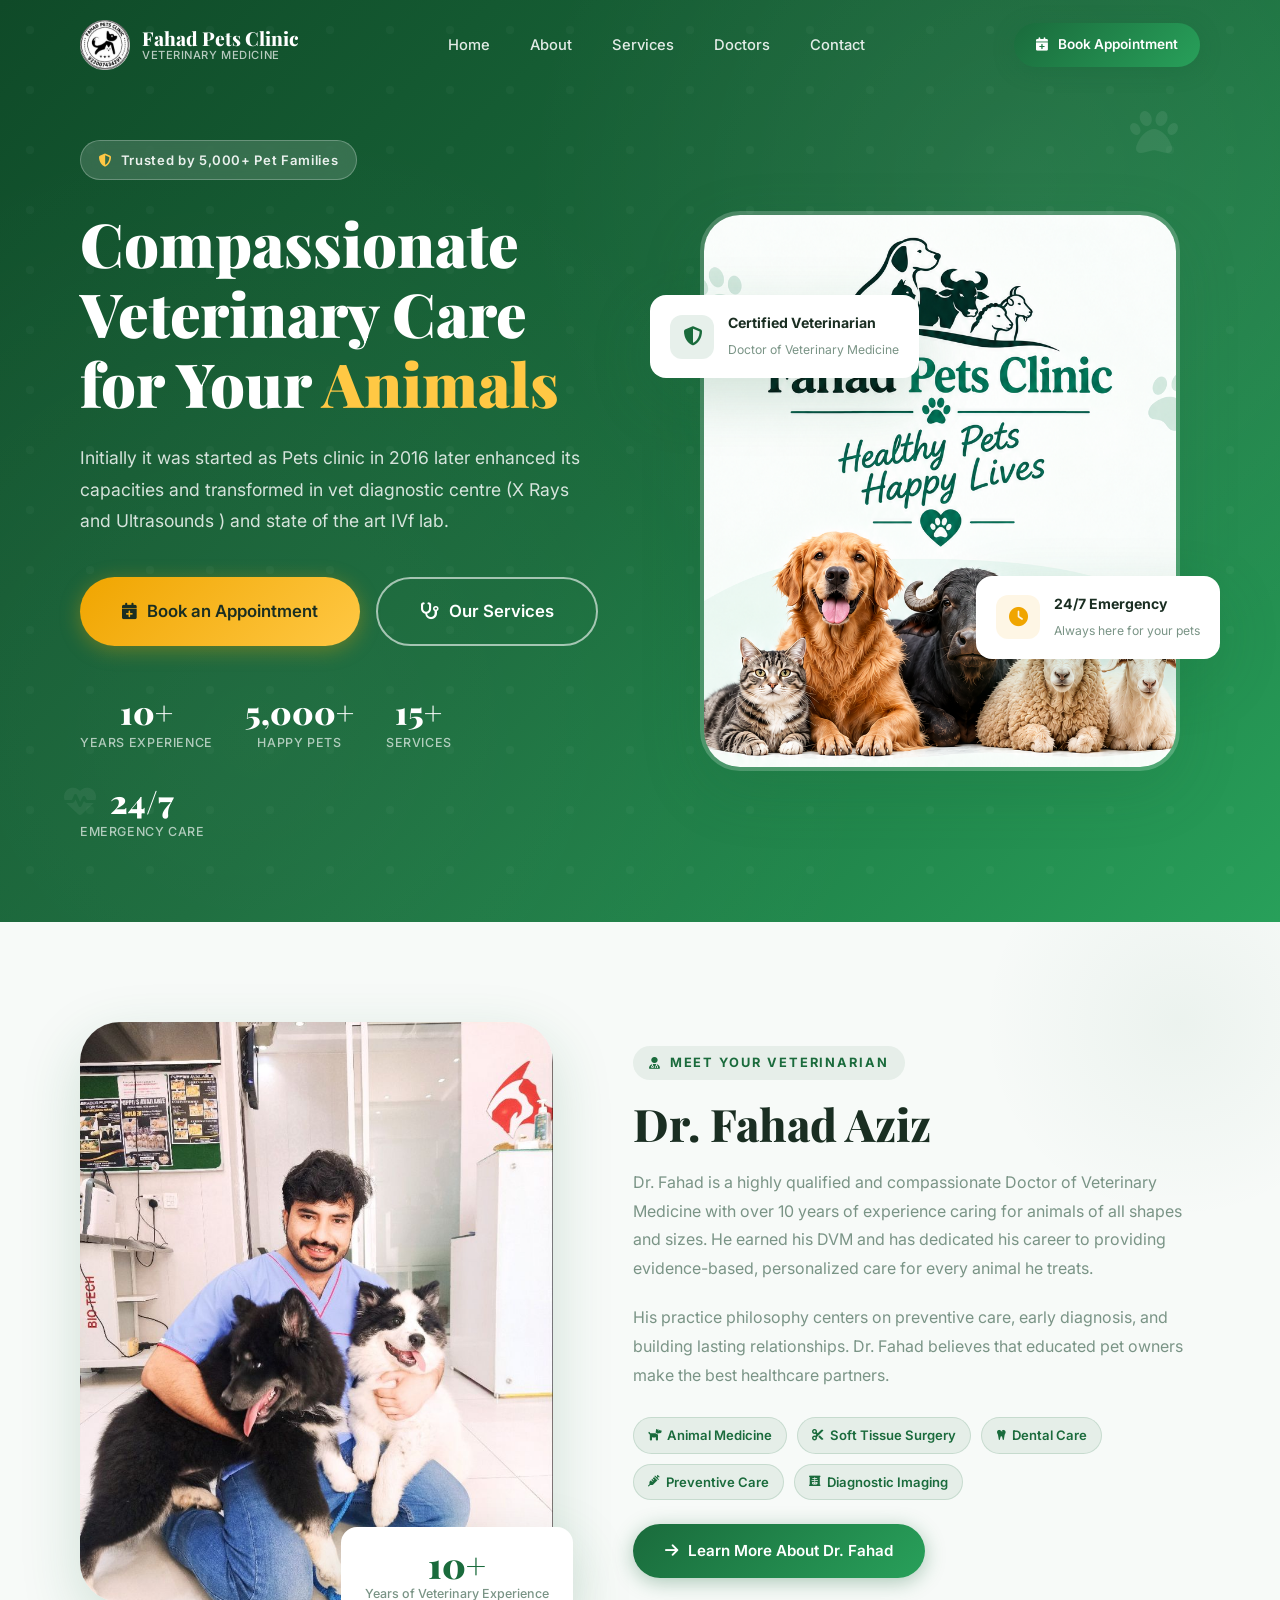
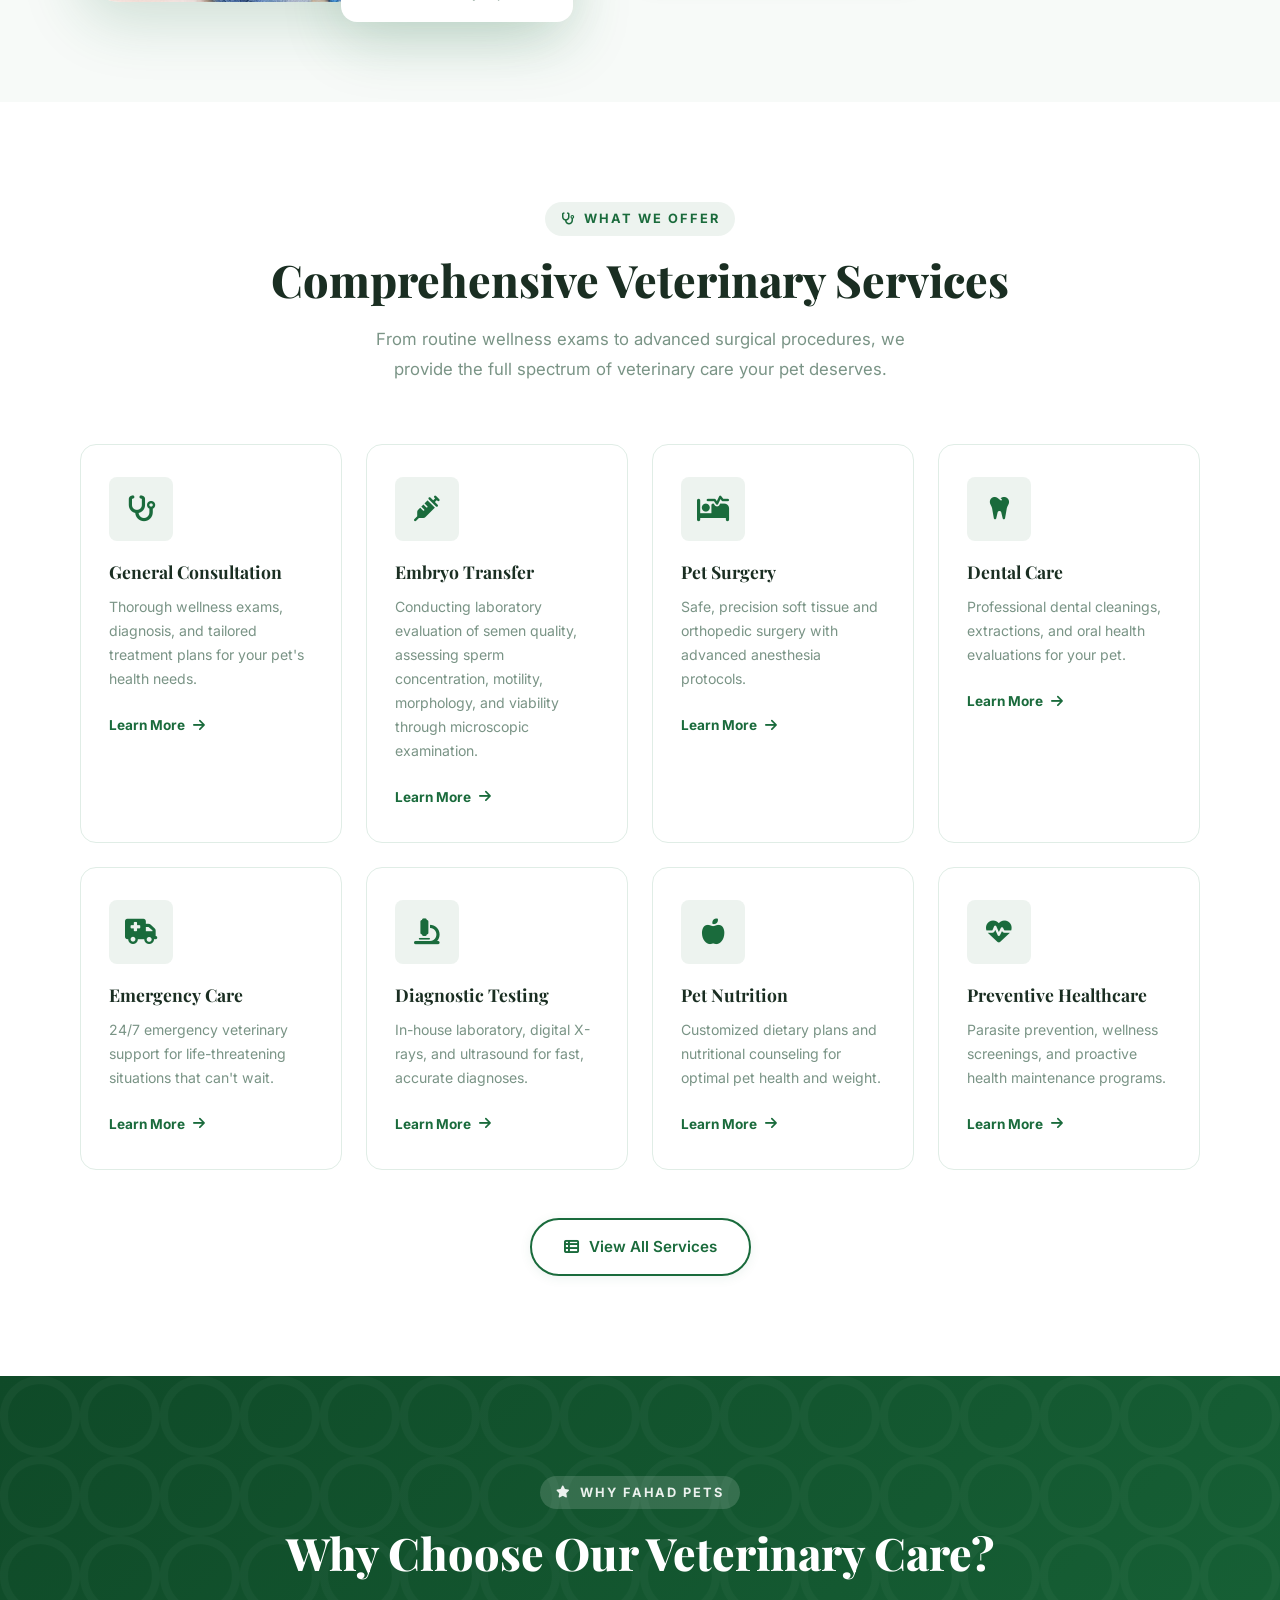
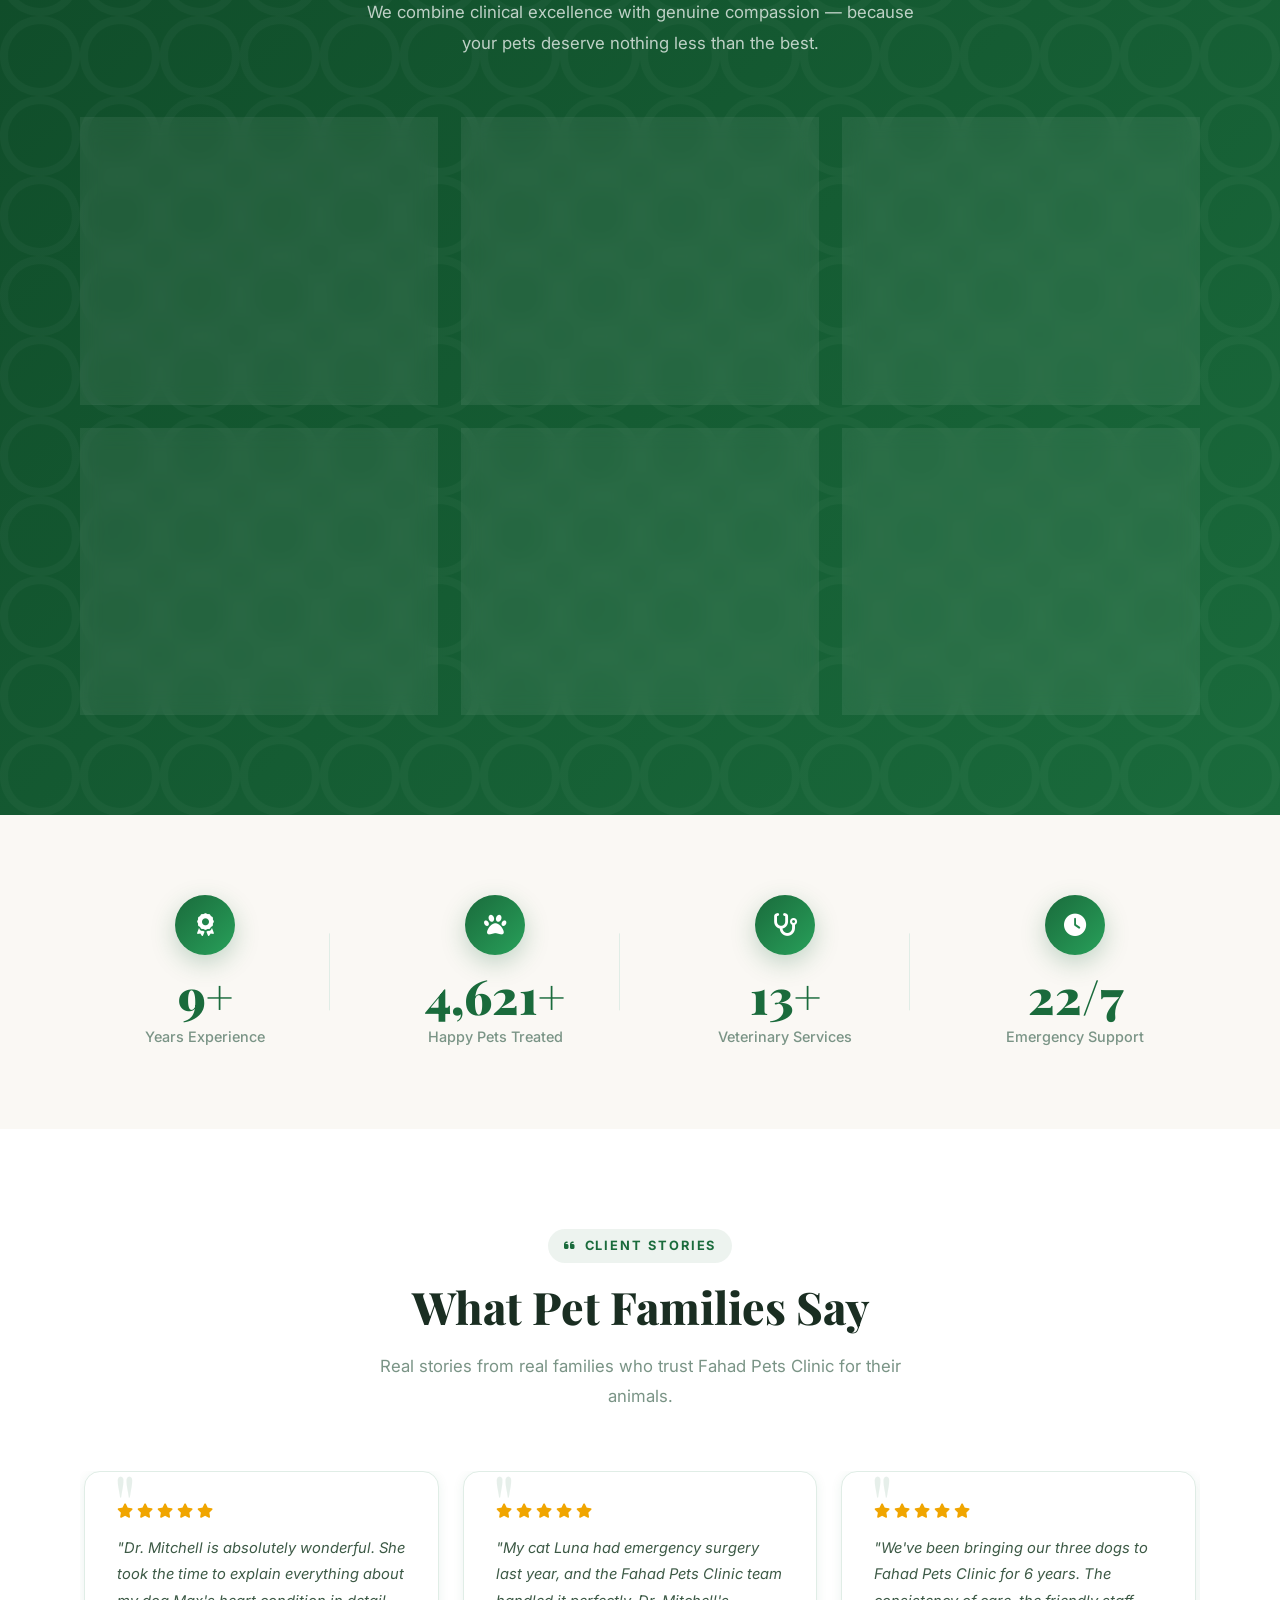
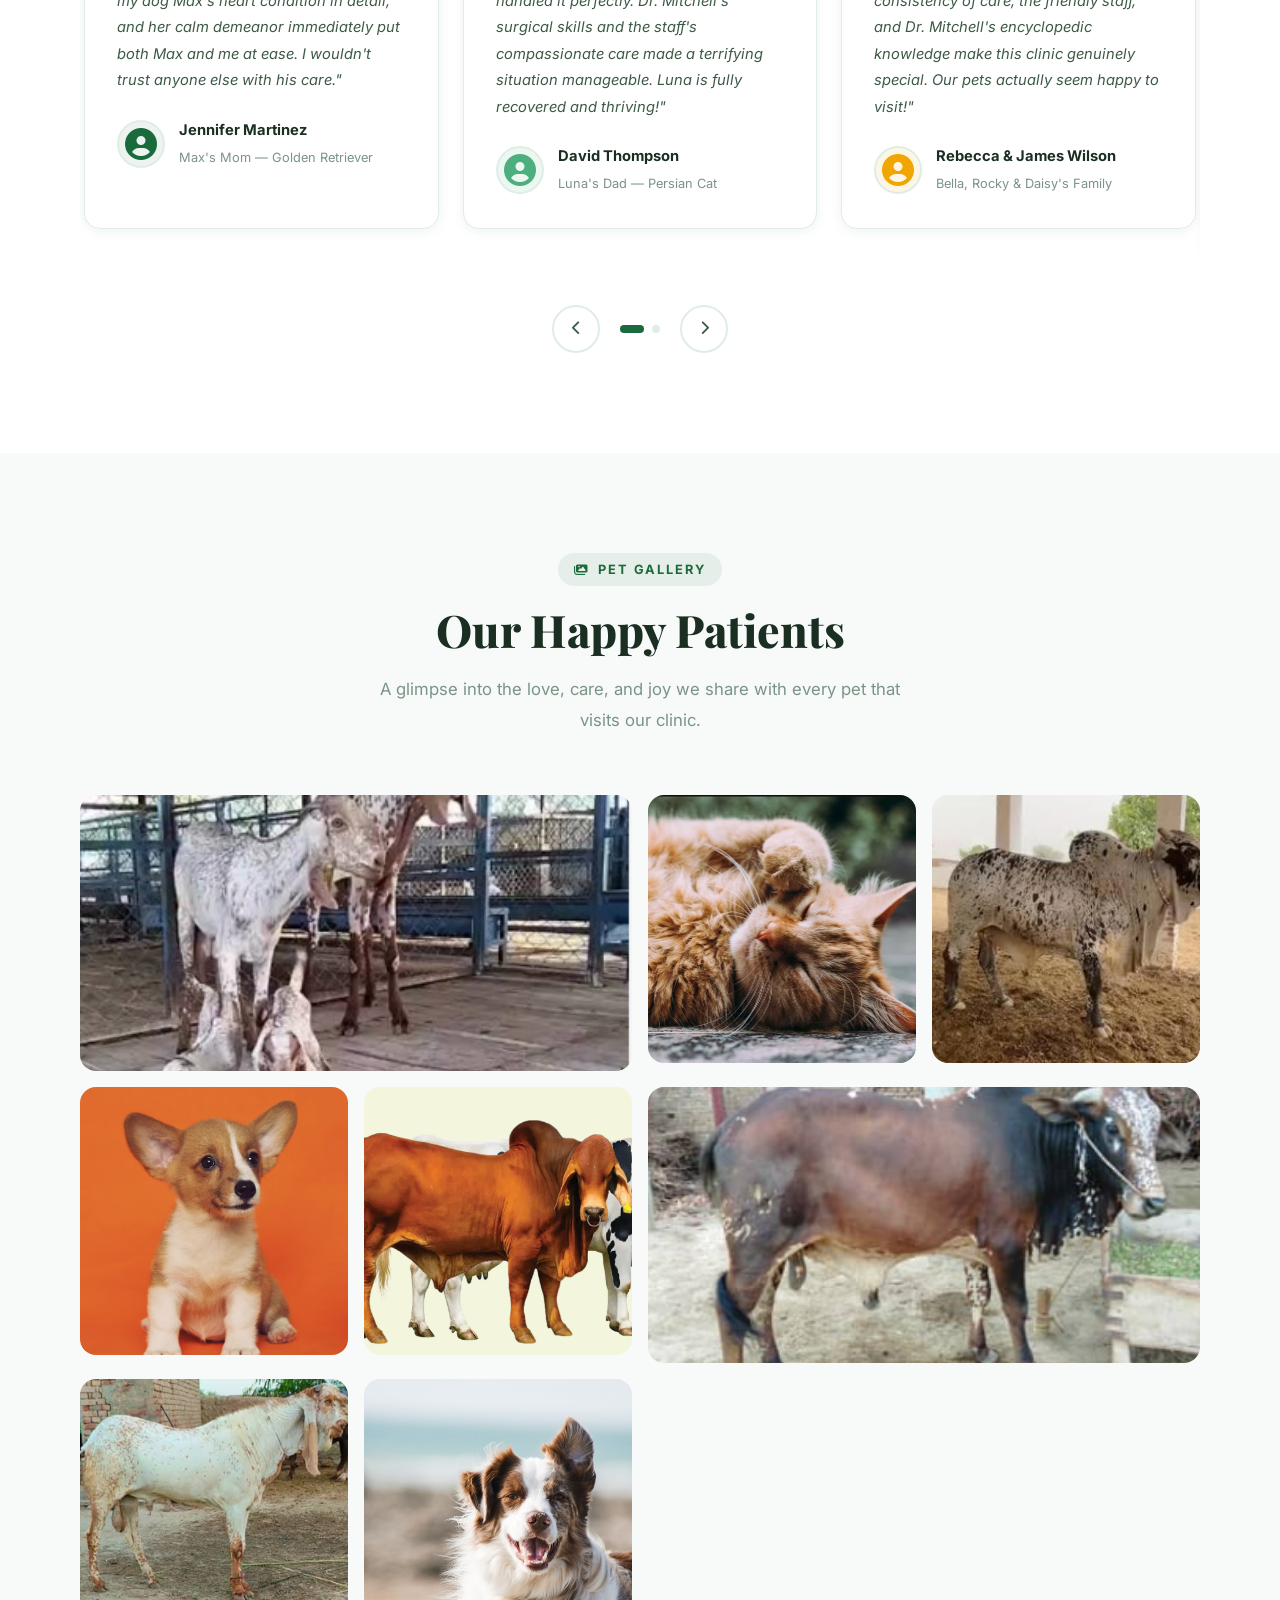
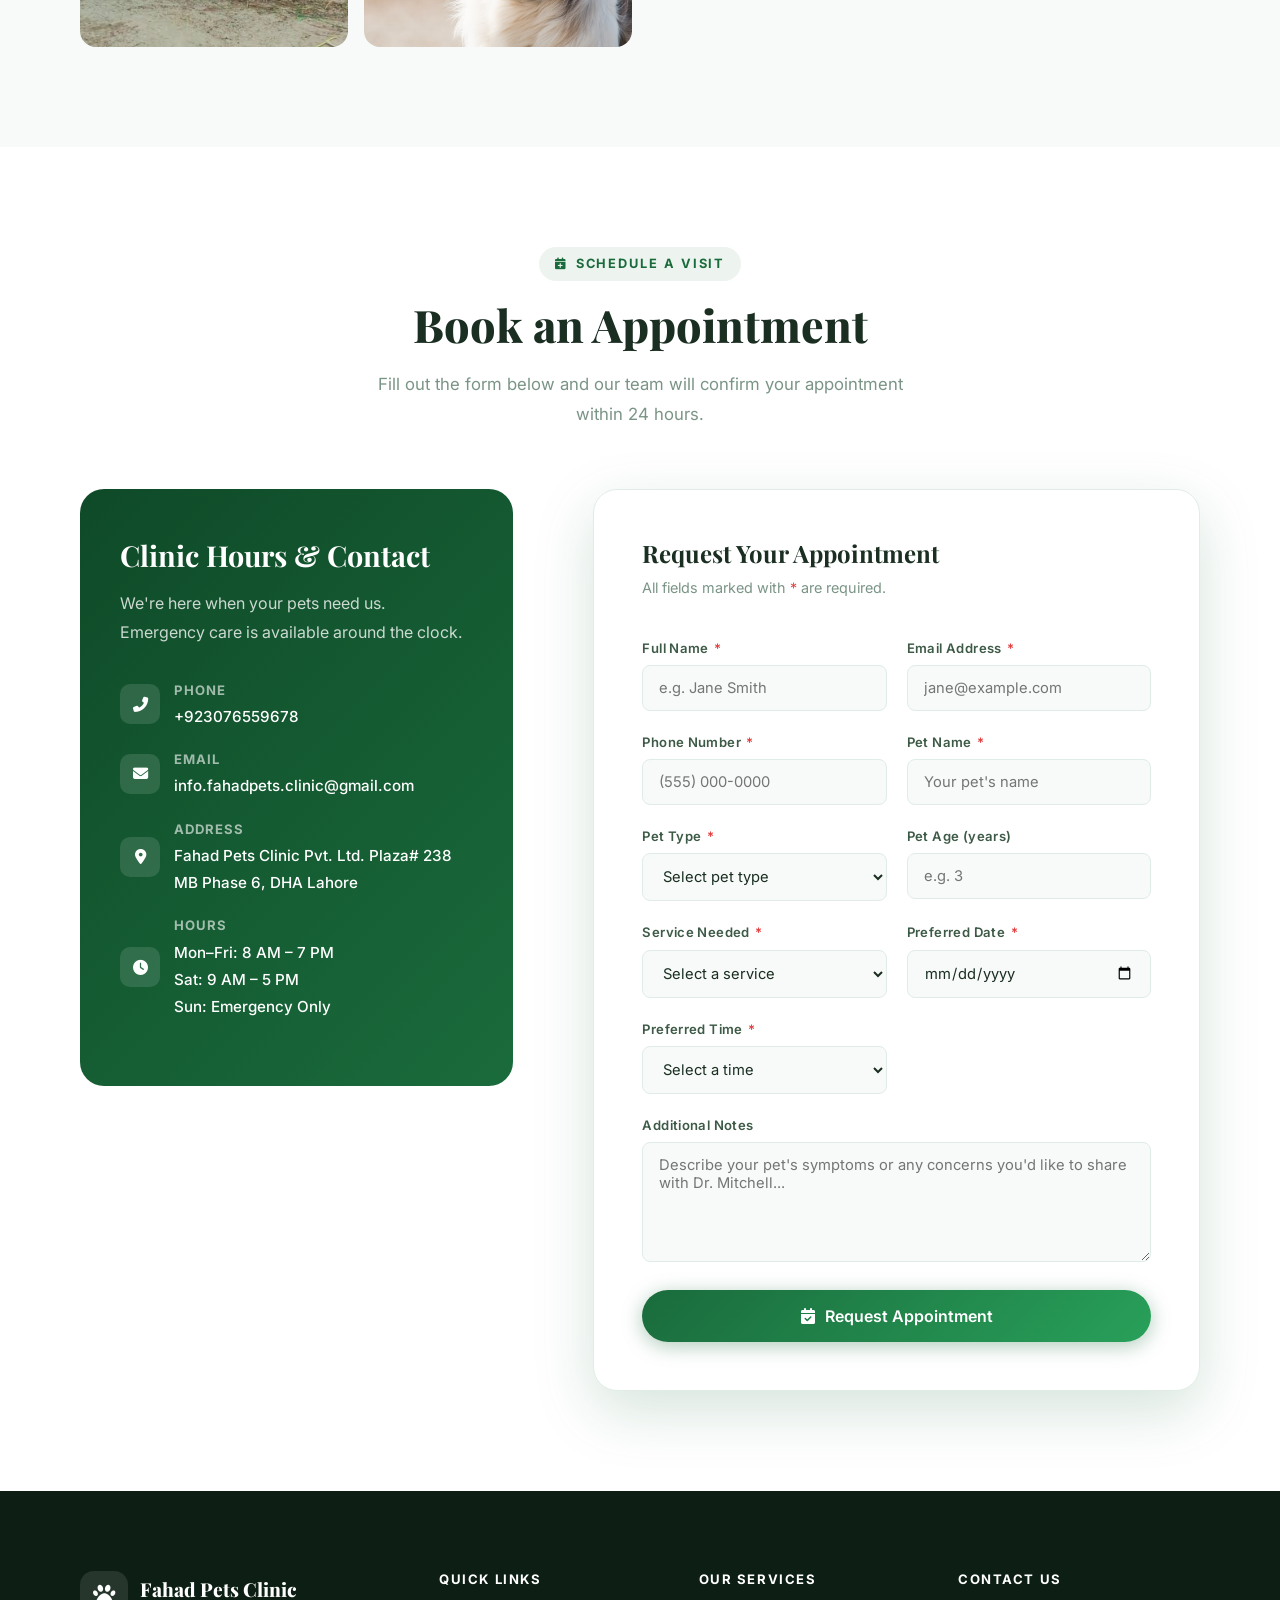
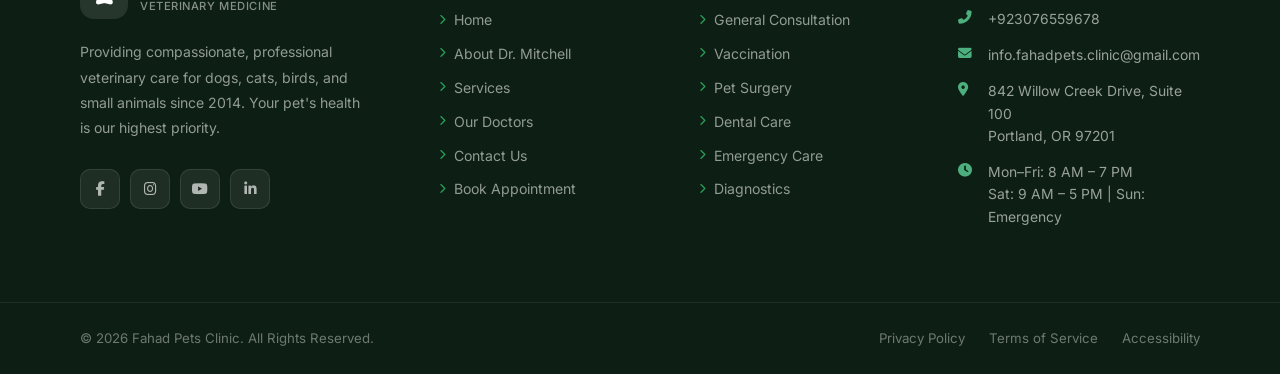
==== commit 067a7776: "Add web app manifest and update site assets for Fahad Pets Clinic - Created site.webmanifest for PWA" ====
--- a/index.html
+++ b/index.html
@@ -3,11 +3,11 @@
 <head>
   <meta charset="UTF-8" />
   <meta name="viewport" content="width=device-width, initial-scale=1.0" />
-  <meta name="description" content="Fahad Pets Clinic — Professional veterinary care by Dr. Sarah Mitchell, DVM. Compassionate treatment for dogs, cats, birds and small animals. Book an appointment today." />
+  <meta name="description" content="Fahad Pets Clinic — Professional veterinary care by Dr. Fahad. Compassionate treatment for dogs, cats, birds and small animals. Book an appointment today." />
   <meta name="keywords" content="veterinary doctor, DVM, veterinarian, pet care, animal hospital, dog vet, cat vet, vaccination, pet surgery, veterinary clinic" />
-  <meta property="og:title" content="Dr. Sarah Mitchell DVM — Fahad Pets Clinic" />
-  <meta property="og:description" content="Compassionate, professional veterinary care for your beloved pets." />
-  <title>Dr. Sarah Mitchell, DVM — Fahad Pets Clinic | Professional Pet Care</title>
+  <meta property="og:title" content="Fahad Pets Clinic" />
+  <meta property="og:description" content="Compassionate, professional veterinary care for your animals." />
+  <title>Fahad Pets Clinic | Professional Pet Care</title>
 
   <!-- Google Fonts -->
   <link rel="preconnect" href="https://fonts.googleapis.com" />
@@ -19,6 +19,11 @@
 
   <!-- Main CSS -->
   <link rel="stylesheet" href="css/style.css" />
+  <link rel="icon" type="image/png" href="img/fav/favicon-96x96.png" sizes="96x96" />
+<link rel="icon" type="image/svg+xml" href="img/fav/favicon.svg" />
+<link rel="shortcut icon" href="img/fav/favicon.ico" />
+<link rel="apple-touch-icon" sizes="180x180" href="img/fav/apple-touch-icon.png" />
+<link rel="manifest" href="img/fav/site.webmanifest" />
 </head>
 <body>
 
@@ -29,7 +34,8 @@
 
       <!-- Logo -->
       <a href="index.html" class="navbar-logo" aria-label="Fahad Pets Clinic Home">
-        <div class="logo-icon" aria-hidden="true"><i class="fas fa-paw"></i></div>
+        <!-- Logo image -->
+         <img src="img/logo.png" alt="Fahad Pets Clinic Logo" class="logo-img" style="    max-width: 50px" />
         <div class="logo-text">
           <span class="clinic-name">Fahad Pets Clinic</span>
           <span class="clinic-tagline">Veterinary Medicine</span>
@@ -107,13 +113,11 @@
         </div>
 
         <h1 class="hero-title">
-          Compassionate Veterinary Care for Your <span class="highlight">Beloved Pets</span>
+          Compassionate Veterinary Care for Your <span class="highlight">Animals</span>
         </h1>
 
         <p class="hero-subtitle">
-          Professional veterinary care focused on the health, happiness, and wellbeing of your pets — delivered with expertise, empathy, and the latest medical technology.
-        </p>
-
+ Initially it was started as Pets clinic in 2016 later enhanced its capacities and transformed in vet diagnostic centre (X Rays and Ultrasounds ) and state of the art IVf lab.
         <div class="hero-actions">
           <a href="#appointment" class="btn btn-accent btn-lg">
             <i class="fas fa-calendar-plus" aria-hidden="true"></i> Book an Appointment
@@ -147,8 +151,8 @@
       <div class="hero-image-area">
         <div class="hero-img-wrapper">
           <img
-            src="https://images.unsplash.com/photo-1582719478250-c89cae4dc85b?w=900&q=80"
-            alt="Dr. Sarah Mitchell examining a dog at Fahad Pets Clinic"
+            src="/img/home.png"
+            alt="Dr. Fahad examining a dog at Fahad Pets Clinic"
             class="main-img"
             loading="eager"
           />
@@ -184,8 +188,8 @@
       <div class="doctor-img-wrapper reveal-left">
         <div class="doctor-img-frame">
           <img
-            src="https://images.unsplash.com/photo-1559839734-2b71ea197ec2?w=700&q=80"
-            alt="Dr. Sarah Mitchell, Doctor of Veterinary Medicine"
+            src="/img/fahad.png"
+            alt="Dr. Fahad, Doctor of Veterinary Medicine"
             loading="lazy"
           />
         </div>
@@ -198,55 +202,25 @@
       <!-- Content -->
       <div class="reveal-right">
         <div class="section-label"><i class="fas fa-user-md" aria-hidden="true"></i> Meet Your Veterinarian</div>
-        <h2 id="doctorIntroTitle" class="section-title">Dr. Sarah Mitchell, DVM</h2>
+        <h2 id="doctorIntroTitle" class="section-title">Dr. Fahad Aziz</h2>
         <p style="color:var(--text-light);margin-bottom:20px;line-height:1.8;">
-          Dr. Sarah Mitchell is a highly qualified and compassionate Doctor of Veterinary Medicine with over 10 years of experience caring for pets of all shapes and sizes. She earned her DVM from Cornell University College of Veterinary Medicine and has dedicated her career to providing evidence-based, personalized care for every animal she treats.
+          Dr. Fahad is a highly qualified and compassionate Doctor of Veterinary Medicine with over 10 years of experience caring for animals of all shapes and sizes. He earned his DVM   and has dedicated his career to providing evidence-based, personalized care for every animal he treats.
         </p>
         <p style="color:var(--text-light);margin-bottom:28px;line-height:1.8;">
-          Her practice philosophy centers on preventive care, early diagnosis, and building lasting relationships with both pets and their families. Dr. Mitchell believes that educated pet owners make the best healthcare partners.
+          His practice philosophy centers on preventive care, early diagnosis, and building lasting relationships. Dr. Fahad believes that educated pet owners make the best healthcare partners.
         </p>
 
         <div class="doctor-specialties" aria-label="Veterinary specialties">
-          <span class="specialty-tag"><i class="fas fa-dog" aria-hidden="true"></i> Small Animal Medicine</span>
+          <span class="specialty-tag"><i class="fas fa-dog" aria-hidden="true"></i>   Animal Medicine</span>
           <span class="specialty-tag"><i class="fas fa-cut" aria-hidden="true"></i> Soft Tissue Surgery</span>
           <span class="specialty-tag"><i class="fas fa-tooth" aria-hidden="true"></i> Dental Care</span>
           <span class="specialty-tag"><i class="fas fa-syringe" aria-hidden="true"></i> Preventive Care</span>
           <span class="specialty-tag"><i class="fas fa-x-ray" aria-hidden="true"></i> Diagnostic Imaging</span>
         </div>
-
-        <div class="doctor-info-grid" aria-label="Doctor credentials">
-          <div class="doctor-info-item">
-            <div class="info-icon"><i class="fas fa-graduation-cap" aria-hidden="true"></i></div>
-            <div class="info-content">
-              <strong>Education</strong>
-              <span>Cornell University, DVM</span>
-            </div>
-          </div>
-          <div class="doctor-info-item">
-            <div class="info-icon"><i class="fas fa-certificate" aria-hidden="true"></i></div>
-            <div class="info-content">
-              <strong>License</strong>
-              <span>State Vet Board Certified</span>
-            </div>
-          </div>
-          <div class="doctor-info-item">
-            <div class="info-icon"><i class="fas fa-award" aria-hidden="true"></i></div>
-            <div class="info-content">
-              <strong>Member</strong>
-              <span>AVMA, AAHA</span>
-            </div>
-          </div>
-          <div class="doctor-info-item">
-            <div class="info-icon"><i class="fas fa-language" aria-hidden="true"></i></div>
-            <div class="info-content">
-              <strong>Languages</strong>
-              <span>English, Spanish</span>
-            </div>
-          </div>
-        </div>
+ 
 
         <a href="about.html" class="btn btn-primary">
-          <i class="fas fa-arrow-right" aria-hidden="true"></i> Learn More About Dr. Mitchell
+          <i class="fas fa-arrow-right" aria-hidden="true"></i> Learn More About Dr. Fahad  
         </a>
       </div>
     </div>
@@ -273,9 +247,9 @@
 
       <article class="service-card reveal delay-2">
         <div class="service-icon-wrapper" aria-hidden="true"><i class="fas fa-syringe"></i></div>
-        <h3>Vaccination</h3>
-        <p>Core and lifestyle vaccines to protect your pet from dangerous infectious diseases.</p>
-        <a href="services.html#vaccination" class="service-link" aria-label="Learn more about Vaccination">Learn More <i class="fas fa-arrow-right" aria-hidden="true"></i></a>
+        <h3>Embryo Transfer</h3>
+        <p>Conducting laboratory evaluation of semen quality, assessing sperm concentration, motility, morphology, and viability through microscopic examination.</p>
+        <a href="services.html#embryo-transfer" class="service-link" aria-label="Learn more about Embryo Transfer">Learn More <i class="fas fa-arrow-right" aria-hidden="true"></i></a>
       </article>
 
       <article class="service-card reveal delay-3">
@@ -401,62 +375,7 @@
   </div>
 </section>
 
-<!-- ===================== PET CARE PROCESS ===================== -->
-<section id="process" class="process-section" aria-labelledby="processTitle">
-  <div class="container">
-    <div class="section-header center">
-      <div class="section-label"><i class="fas fa-route" aria-hidden="true"></i> How It Works</div>
-      <h2 id="processTitle" class="section-title reveal">Your Pet's Care Journey</h2>
-      <p class="section-subtitle reveal delay-1">Simple, seamless, and supportive — from your first call to follow-up care.</p>
-    </div>
-
-    <div class="process-steps" role="list">
-      <div class="step-card reveal delay-1" role="listitem">
-        <div class="step-number" aria-hidden="true">
-          <span class="num">01</span>
-          <i class="step-icon fas fa-calendar-alt"></i>
-        </div>
-        <div class="step-content">
-          <h3>Book Appointment</h3>
-          <p>Schedule online or call us. Choose your preferred date, time, and service. We'll confirm within 24 hours.</p>
-        </div>
-      </div>
-
-      <div class="step-card reveal delay-2" role="listitem">
-        <div class="step-number" aria-hidden="true">
-          <span class="num">02</span>
-          <i class="step-icon fas fa-stethoscope"></i>
-        </div>
-        <div class="step-content">
-          <h3>Veterinary Consultation</h3>
-          <p>Dr. Mitchell conducts a thorough physical examination and discusses your pet's health history and concerns.</p>
-        </div>
-      </div>
-
-      <div class="step-card reveal delay-3" role="listitem">
-        <div class="step-number" aria-hidden="true">
-          <span class="num">03</span>
-          <i class="step-icon fas fa-flask"></i>
-        </div>
-        <div class="step-content">
-          <h3>Diagnosis & Treatment</h3>
-          <p>Precise diagnosis using our advanced equipment, followed by a personalized, evidence-based treatment plan.</p>
-        </div>
-      </div>
-
-      <div class="step-card reveal delay-4" role="listitem">
-        <div class="step-number" aria-hidden="true">
-          <span class="num">04</span>
-          <i class="step-icon fas fa-heartbeat"></i>
-        </div>
-        <div class="step-content">
-          <h3>Follow-up Care</h3>
-          <p>We monitor recovery, provide home care guidance, and schedule follow-up visits to ensure lasting wellness.</p>
-        </div>
-      </div>
-    </div>
-  </div>
-</section>
+ 
 
 <!-- ===================== TESTIMONIALS ===================== -->
 <section id="testimonials" class="testimonials-section" aria-labelledby="testimonialsTitle">
@@ -464,7 +383,7 @@
     <div class="section-header center">
       <div class="section-label"><i class="fas fa-quote-left" aria-hidden="true"></i> Client Stories</div>
       <h2 id="testimonialsTitle" class="section-title reveal">What Pet Families Say</h2>
-      <p class="section-subtitle reveal delay-1">Real stories from real families who trust Fahad Pets Clinic for their beloved pets.</p>
+      <p class="section-subtitle reveal delay-1">Real stories from real families who trust Fahad Pets Clinic for their animals.</p>
     </div>
 
     <div class="testimonials-slider-wrapper reveal">
@@ -606,42 +525,42 @@
 
     <div class="gallery-grid reveal">
       <div class="gallery-item wide">
-        <img src="https://images.unsplash.com/photo-1587300003388-59208cc962cb?w=800&q=80" alt="Happy dog at Fahad Pets Clinic" loading="lazy" />
+        <img src="img/patients/patient (1).png" alt="Happy dog at Fahad Pets Clinic" loading="lazy" />
         <div class="gallery-overlay"><span class="gallery-caption">Happy Dog Patient</span></div>
         <div class="gallery-zoom" aria-hidden="true"><i class="fas fa-expand"></i></div>
       </div>
       <div class="gallery-item">
-        <img src="https://images.unsplash.com/photo-1511044568932-338cba0ad803?auto=format&fit=crop&w=800&q=80" alt="Cat examination at veterinary clinic" loading="lazy" />
+        <img src="img/patients/patient (2).png" alt="Cat examination at veterinary clinic" loading="lazy" />
         <div class="gallery-overlay"><span class="gallery-caption">Cat Wellness Exam</span></div>
         <div class="gallery-zoom" aria-hidden="true"><i class="fas fa-expand"></i></div>
       </div>
       <div class="gallery-item">
-        <img src="https://images.unsplash.com/photo-1552053831-71594a27632d?auto=format&fit=crop&w=800&q=80" alt="Golden retriever puppy" loading="lazy" />
+        <img src="img/patients/patient (3).png" alt="Golden retriever puppy" loading="lazy" />
         <div class="gallery-overlay"><span class="gallery-caption">Puppy Health Check</span></div>
         <div class="gallery-zoom" aria-hidden="true"><i class="fas fa-expand"></i></div>
       </div>
       <div class="gallery-item">
-        <img src="https://images.unsplash.com/photo-1537151625747-768eb6cf92b2?auto=format&fit=crop&w=800&q=80" alt="Bird examination at clinic" loading="lazy" />
+        <img src="img/patients/patient (4).png" alt="Bird examination at clinic" loading="lazy" />
         <div class="gallery-overlay"><span class="gallery-caption">Avian Care</span></div>
         <div class="gallery-zoom" aria-hidden="true"><i class="fas fa-expand"></i></div>
       </div>
       <div class="gallery-item">
-        <img src="https://images.unsplash.com/photo-1548199973-03cce0bbc87b?auto=format&fit=crop&w=800&q=80" alt="Veterinarian examining cat" loading="lazy" />
+        <img src="img/patients/patient (5).png" alt="Veterinarian examining cat" loading="lazy" />
         <div class="gallery-overlay"><span class="gallery-caption">Veterinary Examination</span></div>
         <div class="gallery-zoom" aria-hidden="true"><i class="fas fa-expand"></i></div>
       </div>
       <div class="gallery-item wide">
-        <img src="https://images.unsplash.com/photo-1601758228041-f3b2795255f1?w=800&q=80" alt="Dogs and cats at veterinary clinic" loading="lazy" />
+        <img src="img/patients/patient (6).png" alt="Dogs and cats at veterinary clinic" loading="lazy" />
         <div class="gallery-overlay"><span class="gallery-caption">Our Pet Family</span></div>
         <div class="gallery-zoom" aria-hidden="true"><i class="fas fa-expand"></i></div>
       </div>
       <div class="gallery-item">
-        <img src="https://images.unsplash.com/photo-1576201836106-db1758fd1c97?w=500&q=80" alt="Pet vaccination procedure" loading="lazy" />
+        <img src="img/patients/patient (7).png" alt="Pet vaccination procedure" loading="lazy" />
         <div class="gallery-overlay"><span class="gallery-caption">Vaccination Day</span></div>
         <div class="gallery-zoom" aria-hidden="true"><i class="fas fa-expand"></i></div>
       </div>
       <div class="gallery-item">
-        <img src="https://images.unsplash.com/photo-1530281700549-e82e7bf110d6?w=500&q=80" alt="Happy pets after treatment" loading="lazy" />
+        <img src="img/patients/patient (8).png" alt="Happy pets after treatment" loading="lazy" />
         <div class="gallery-overlay"><span class="gallery-caption">Happy Recovery</span></div>
         <div class="gallery-zoom" aria-hidden="true"><i class="fas fa-expand"></i></div>
       </div>
@@ -694,7 +613,7 @@
             <div class="appt-icon"><i class="fas fa-map-marker-alt" aria-hidden="true"></i></div>
             <div class="appt-text">
               <strong>Address</strong>
-              <span>842 Willow Creek Drive, Suite 100<br>Portland, OR 97201</span>
+              <span>Fahad Pets Clinic Pvt. Ltd. Plaza# 238 MB Phase 6, DHA Lahore </span>
             </div>
           </div>
           <div class="appointment-detail">
@@ -817,94 +736,7 @@
   </div>
 </section>
 
-<!-- ===================== FAQ SECTION ===================== -->
-<section id="faq" class="faq-section" aria-labelledby="faqTitle">
-  <div class="container">
-    <div class="faq-inner">
-      <div class="reveal-left">
-        <div class="section-label"><i class="fas fa-question-circle" aria-hidden="true"></i> FAQ</div>
-        <h2 id="faqTitle" class="section-title">Frequently Asked Questions</h2>
-        <p class="section-subtitle" style="margin-bottom:28px;">Everything you need to know about bringing your pet to Fahad Pets Clinic.</p>
-        <a href="contact.html" class="btn btn-primary">
-          <i class="fas fa-envelope" aria-hidden="true"></i> Ask Us Anything
-        </a>
-      </div>
-
-      <div class="faq-list reveal-right">
-        <div class="faq-item" role="region" aria-labelledby="faq-q1">
-          <div class="faq-question" id="faq-q1" role="button" tabindex="0" aria-expanded="false">
-            <h4>What animals do you treat at Fahad Pets Clinic?</h4>
-            <div class="faq-icon" aria-hidden="true"><i class="fas fa-plus"></i></div>
-          </div>
-          <div class="faq-answer" role="region">
-            <div class="faq-answer-inner">We treat a wide variety of companion animals including dogs, cats, rabbits, birds (parrots, canaries, budgies), hamsters, gerbils, guinea pigs, and ferrets. For exotic or large animals, we can provide referrals to specialist practices in your area.</div>
-          </div>
-        </div>
-
-        <div class="faq-item" role="region" aria-labelledby="faq-q2">
-          <div class="faq-question" id="faq-q2" role="button" tabindex="0" aria-expanded="false">
-            <h4>Do I need an appointment, or do you accept walk-ins?</h4>
-            <div class="faq-icon" aria-hidden="true"><i class="fas fa-plus"></i></div>
-          </div>
-          <div class="faq-answer" role="region">
-            <div class="faq-answer-inner">We strongly recommend booking an appointment to minimize wait times and ensure Dr. Mitchell can give your pet her full attention. However, we do accept same-day walk-in appointments based on availability. For emergencies, please call ahead so we can prepare for your arrival.</div>
-          </div>
-        </div>
-
-        <div class="faq-item" role="region" aria-labelledby="faq-q3">
-          <div class="faq-question" id="faq-q3" role="button" tabindex="0" aria-expanded="false">
-            <h4>What vaccinations does my pet need?</h4>
-            <div class="faq-icon" aria-hidden="true"><i class="fas fa-plus"></i></div>
-          </div>
-          <div class="faq-answer" role="region">
-            <div class="faq-answer-inner">Core vaccines for dogs include rabies, distemper, parvovirus, and adenovirus. For cats, rabies, feline herpesvirus, calicivirus, and panleukopenia are essential. Lifestyle vaccines (like Bordetella for dogs) depend on your pet's environment and activities. Dr. Mitchell will create a personalized vaccination schedule at your first wellness visit.</div>
-          </div>
-        </div>
-
-        <div class="faq-item" role="region" aria-labelledby="faq-q4">
-          <div class="faq-question" id="faq-q4" role="button" tabindex="0" aria-expanded="false">
-            <h4>Do you provide emergency veterinary care?</h4>
-            <div class="faq-icon" aria-hidden="true"><i class="fas fa-plus"></i></div>
-          </div>
-          <div class="faq-answer" role="region">
-            <div class="faq-answer-inner">Yes! We offer 24/7 emergency support. Our emergency line is monitored around the clock. If your pet is in a life-threatening situation, call us immediately at +923076559678. For after-hours emergencies, Dr. Mitchell or an on-call veterinarian will guide you through the next steps.</div>
-          </div>
-        </div>
-
-        <div class="faq-item" role="region" aria-labelledby="faq-q5">
-          <div class="faq-question" id="faq-q5" role="button" tabindex="0" aria-expanded="false">
-            <h4>How often should my pet visit the veterinarian?</h4>
-            <div class="faq-icon" aria-hidden="true"><i class="fas fa-plus"></i></div>
-          </div>
-          <div class="faq-answer" role="region">
-            <div class="faq-answer-inner">For adult pets in good health, we recommend annual wellness exams. Puppies and kittens need more frequent visits (every 3–4 weeks until 16 weeks old) for vaccinations and development checks. Senior pets (7+ years) benefit from bi-annual checkups to catch age-related conditions early.</div>
-          </div>
-        </div>
-
-        <div class="faq-item" role="region" aria-labelledby="faq-q6">
-          <div class="faq-question" id="faq-q6" role="button" tabindex="0" aria-expanded="false">
-            <h4>What should I bring to my pet's first appointment?</h4>
-            <div class="faq-icon" aria-hidden="true"><i class="fas fa-plus"></i></div>
-          </div>
-          <div class="faq-answer" role="region">
-            <div class="faq-answer-inner">Please bring your pet's previous medical records, vaccination history, any current medications (with dosages), and a list of questions you have. For cats and small animals, a secure carrier is required. For new puppy/kitten visits, bring a stool sample if possible for parasite screening.</div>
-          </div>
-        </div>
-
-        <div class="faq-item" role="region" aria-labelledby="faq-q7">
-          <div class="faq-question" id="faq-q7" role="button" tabindex="0" aria-expanded="false">
-            <h4>Do you provide nutritional guidance for pets?</h4>
-            <div class="faq-icon" aria-hidden="true"><i class="fas fa-plus"></i></div>
-          </div>
-          <div class="faq-answer" role="region">
-            <div class="faq-answer-inner">Absolutely! Nutrition is a cornerstone of pet health. Dr. Mitchell offers comprehensive nutritional counseling tailored to your pet's species, breed, age, weight, and any medical conditions. We can recommend prescription diets, evaluate commercial foods, and help with weight management programs.</div>
-          </div>
-        </div>
-      </div>
-    </div>
-  </div>
-</section>
-
+ 
 </main>
 
 <!-- ===================== FOOTER ===================== -->
